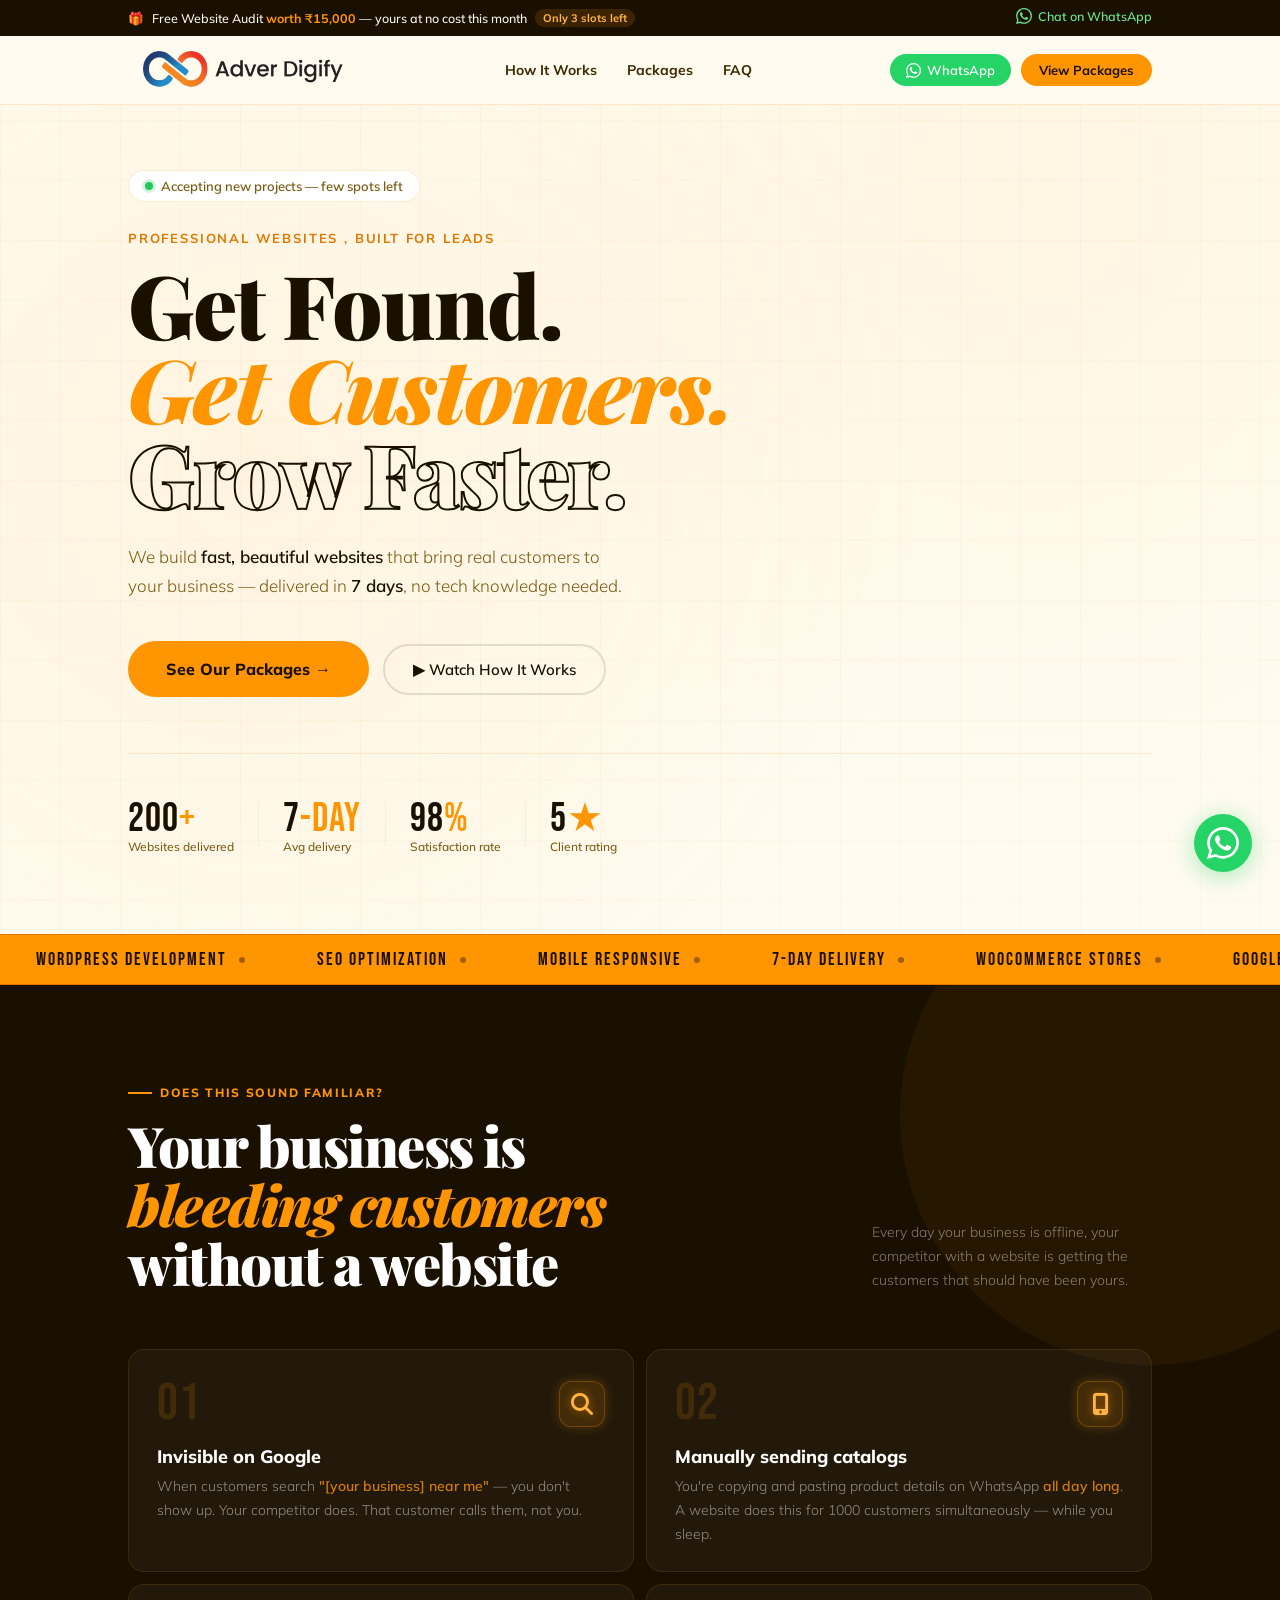
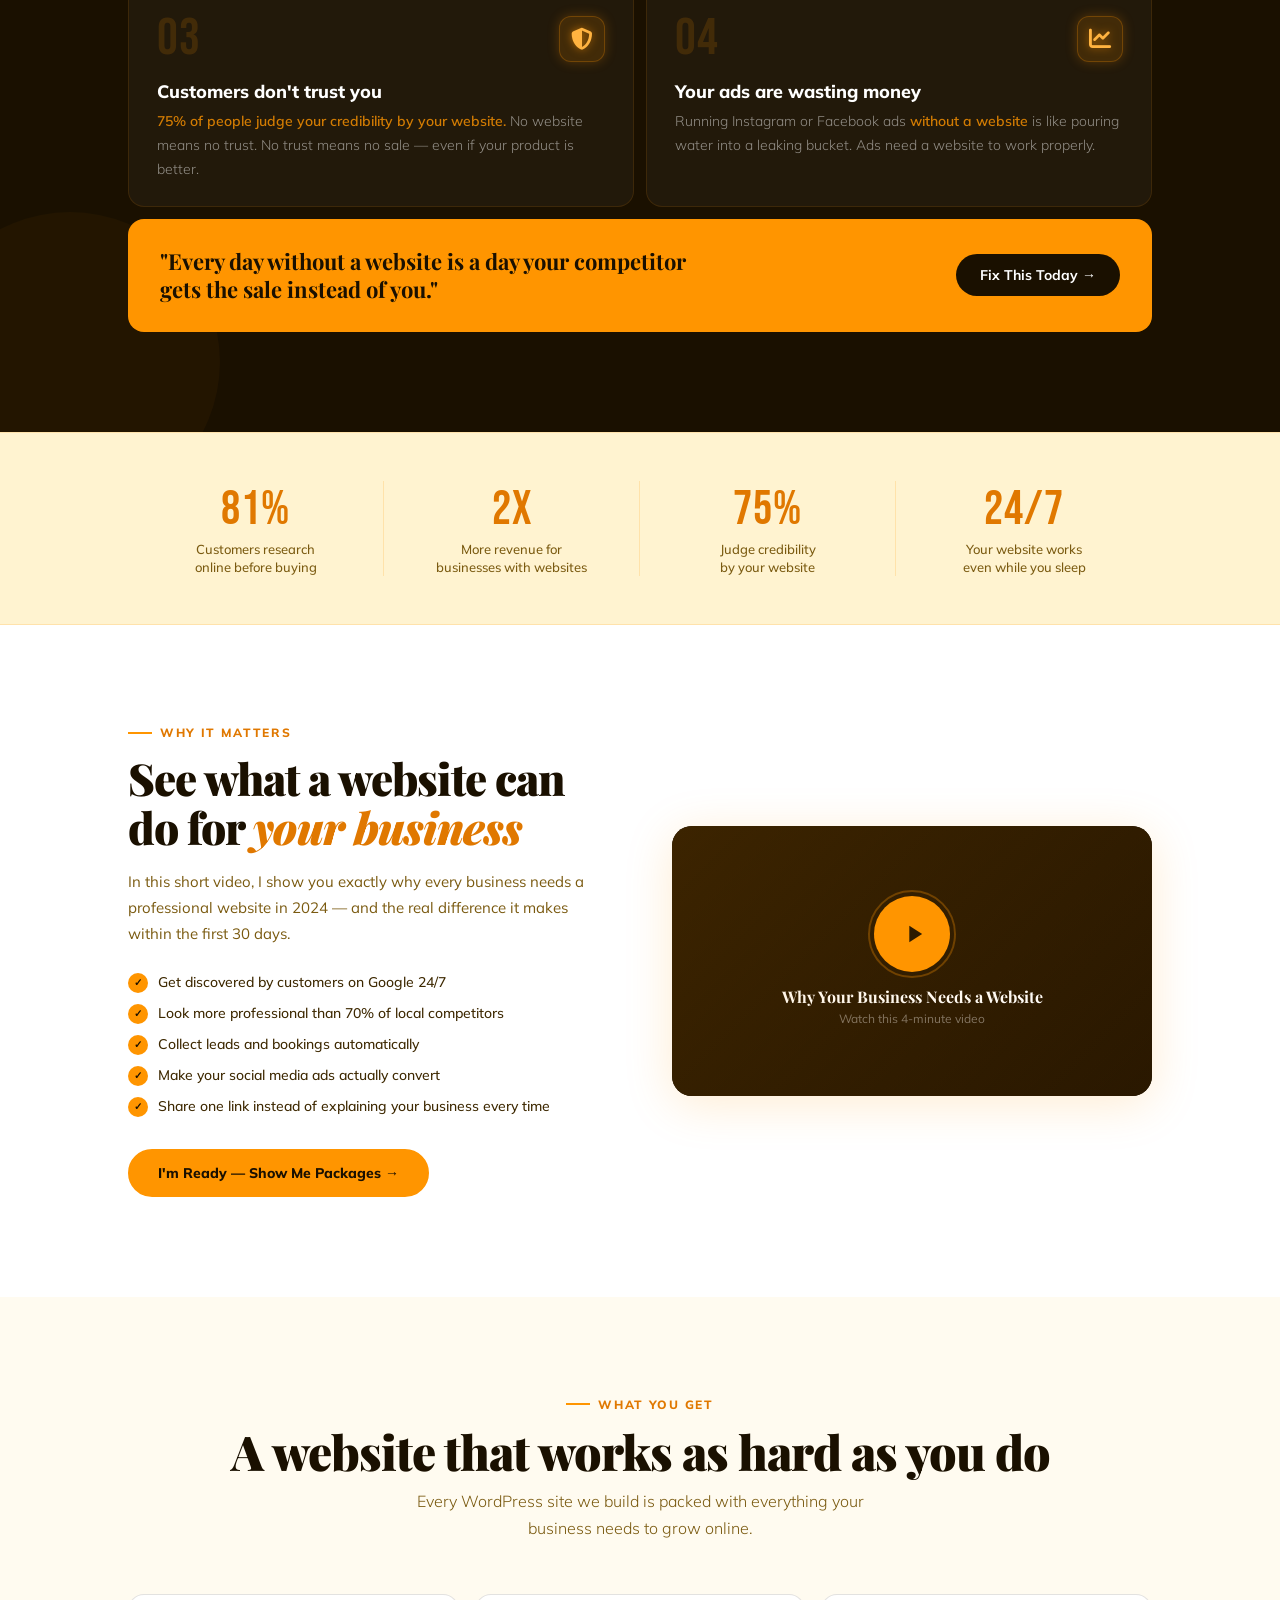
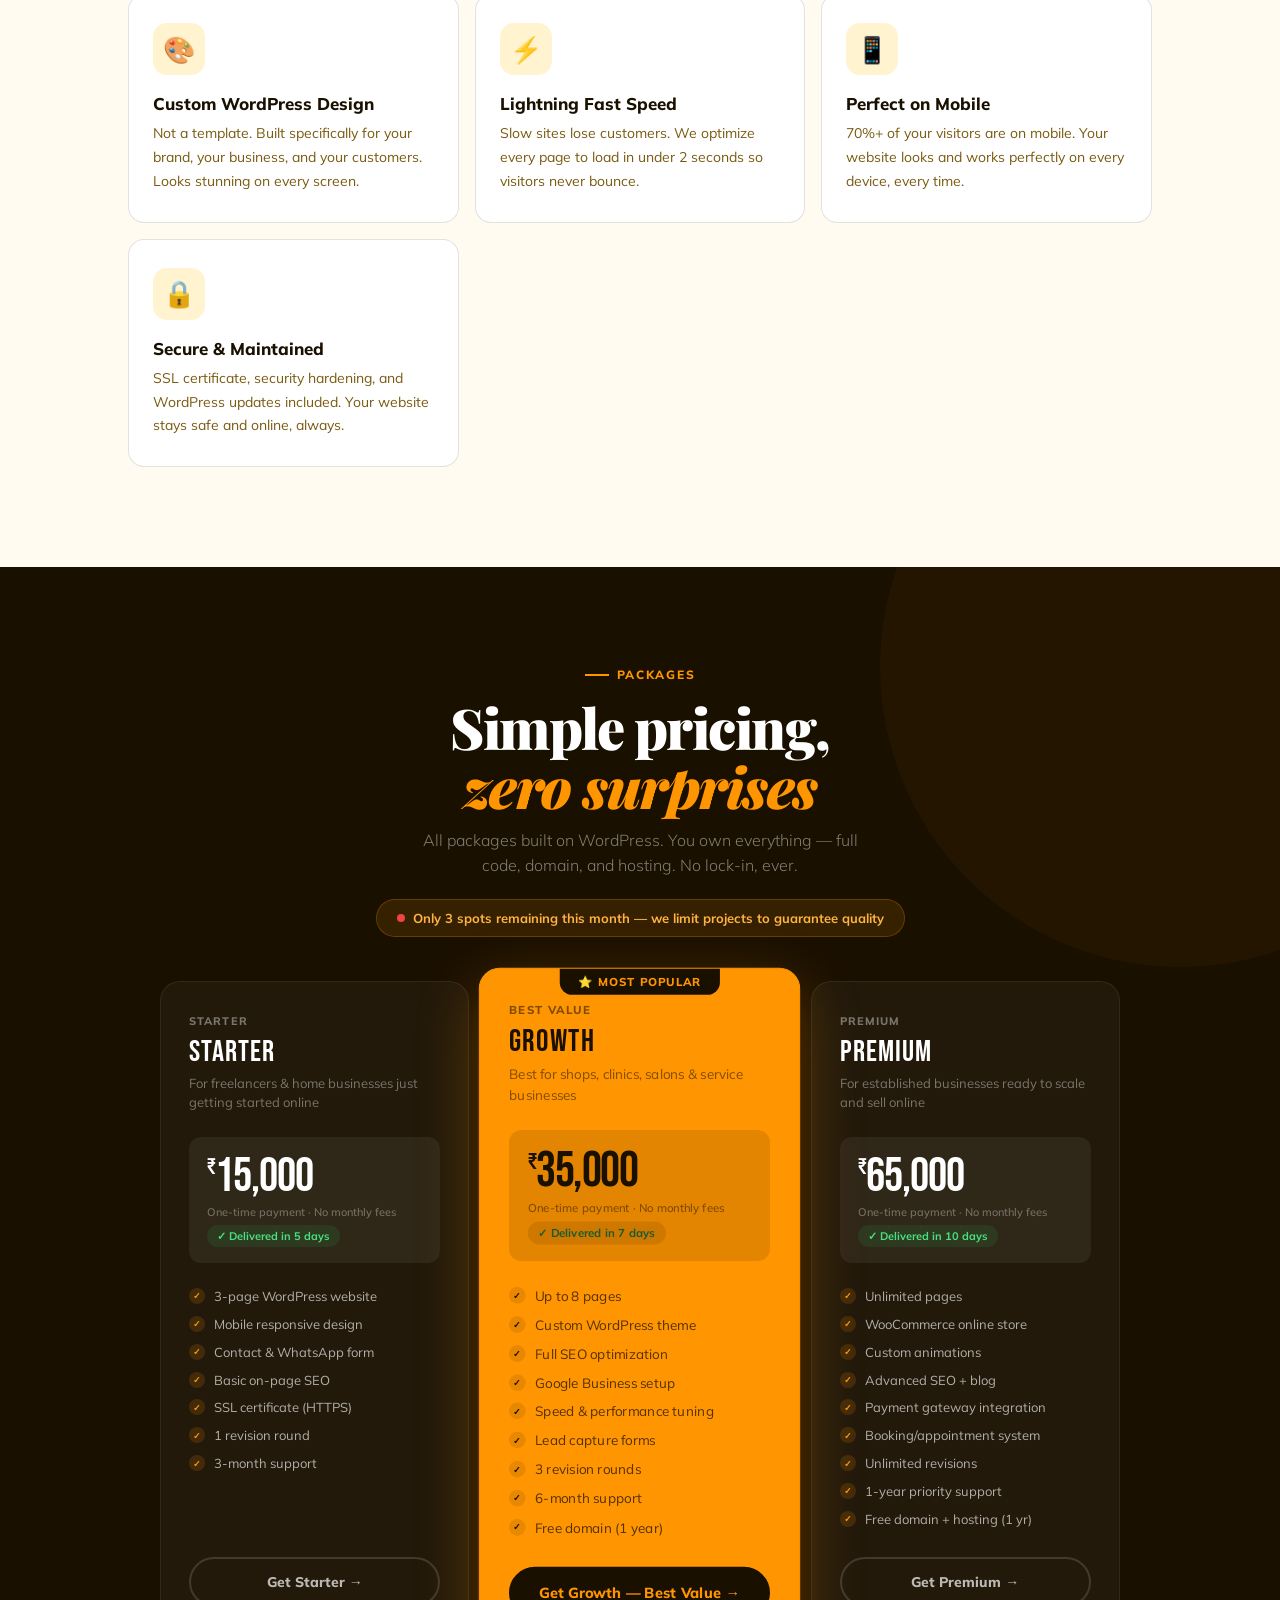
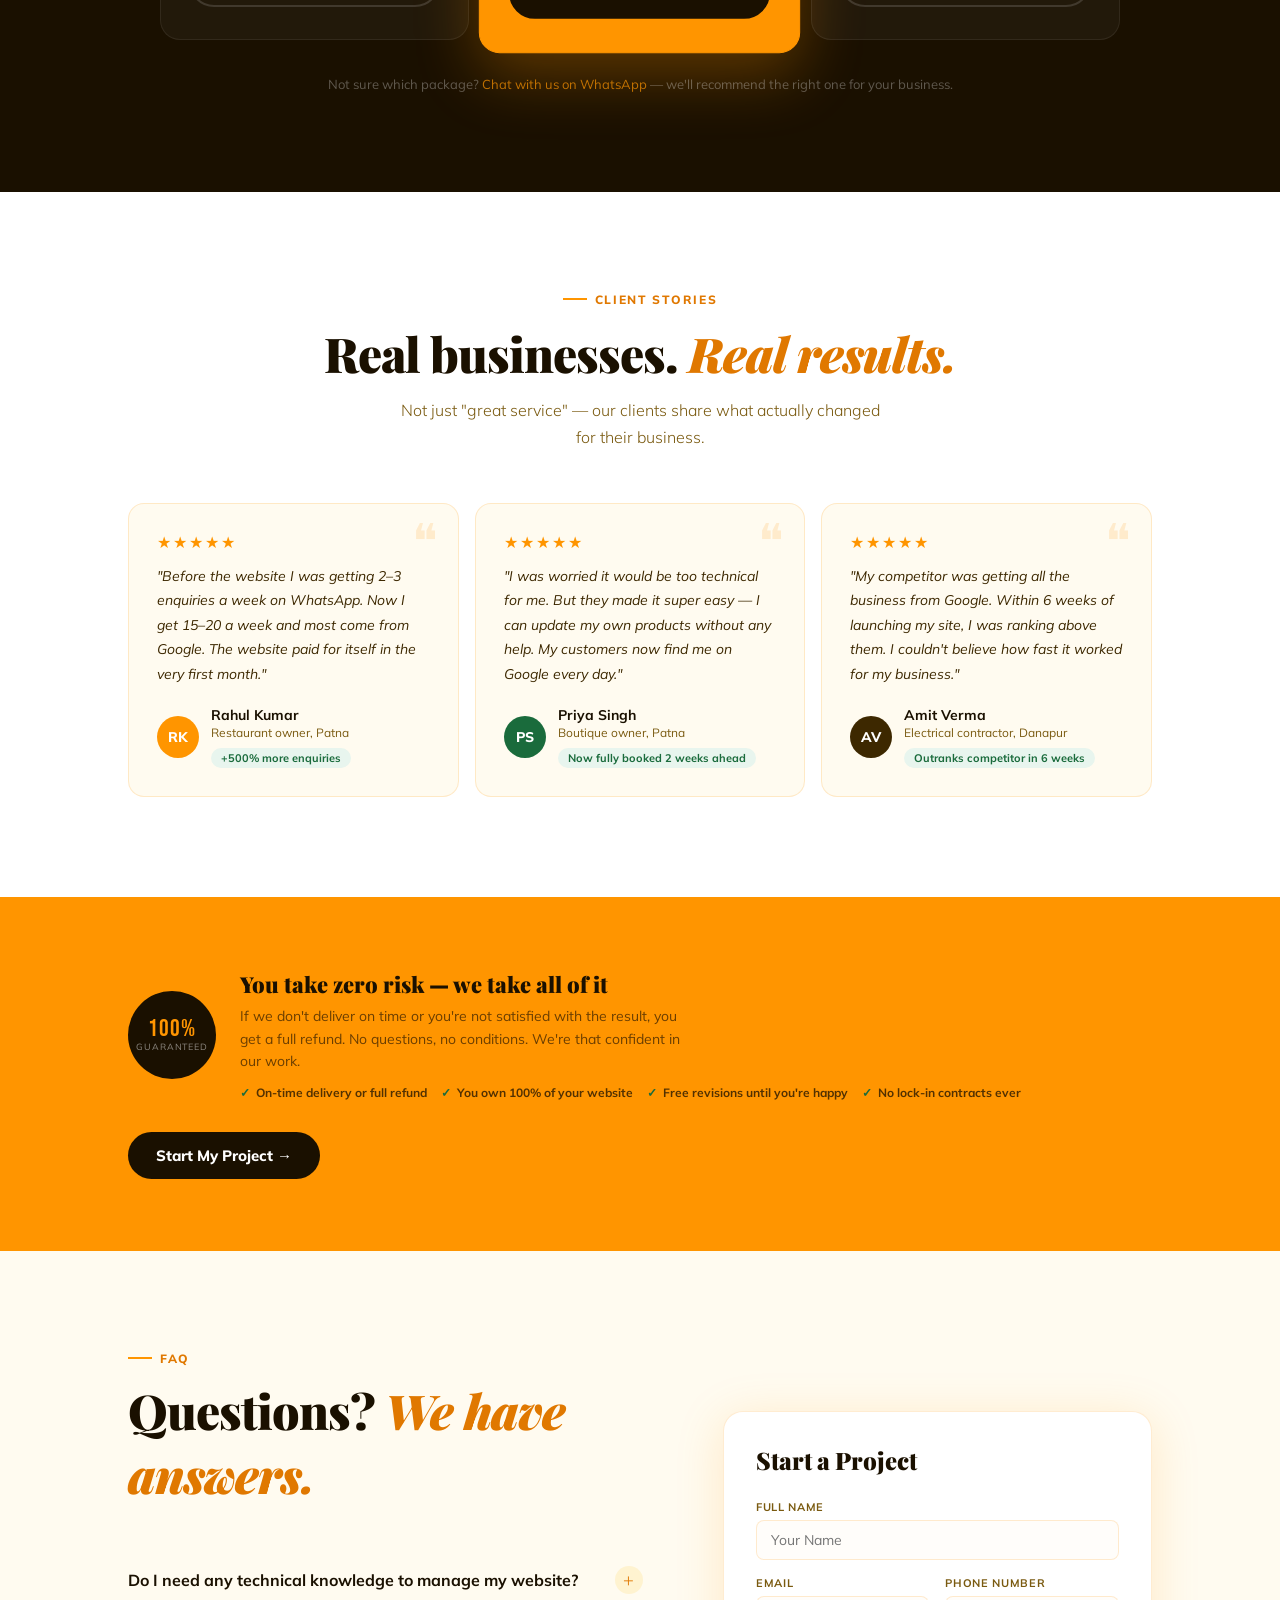
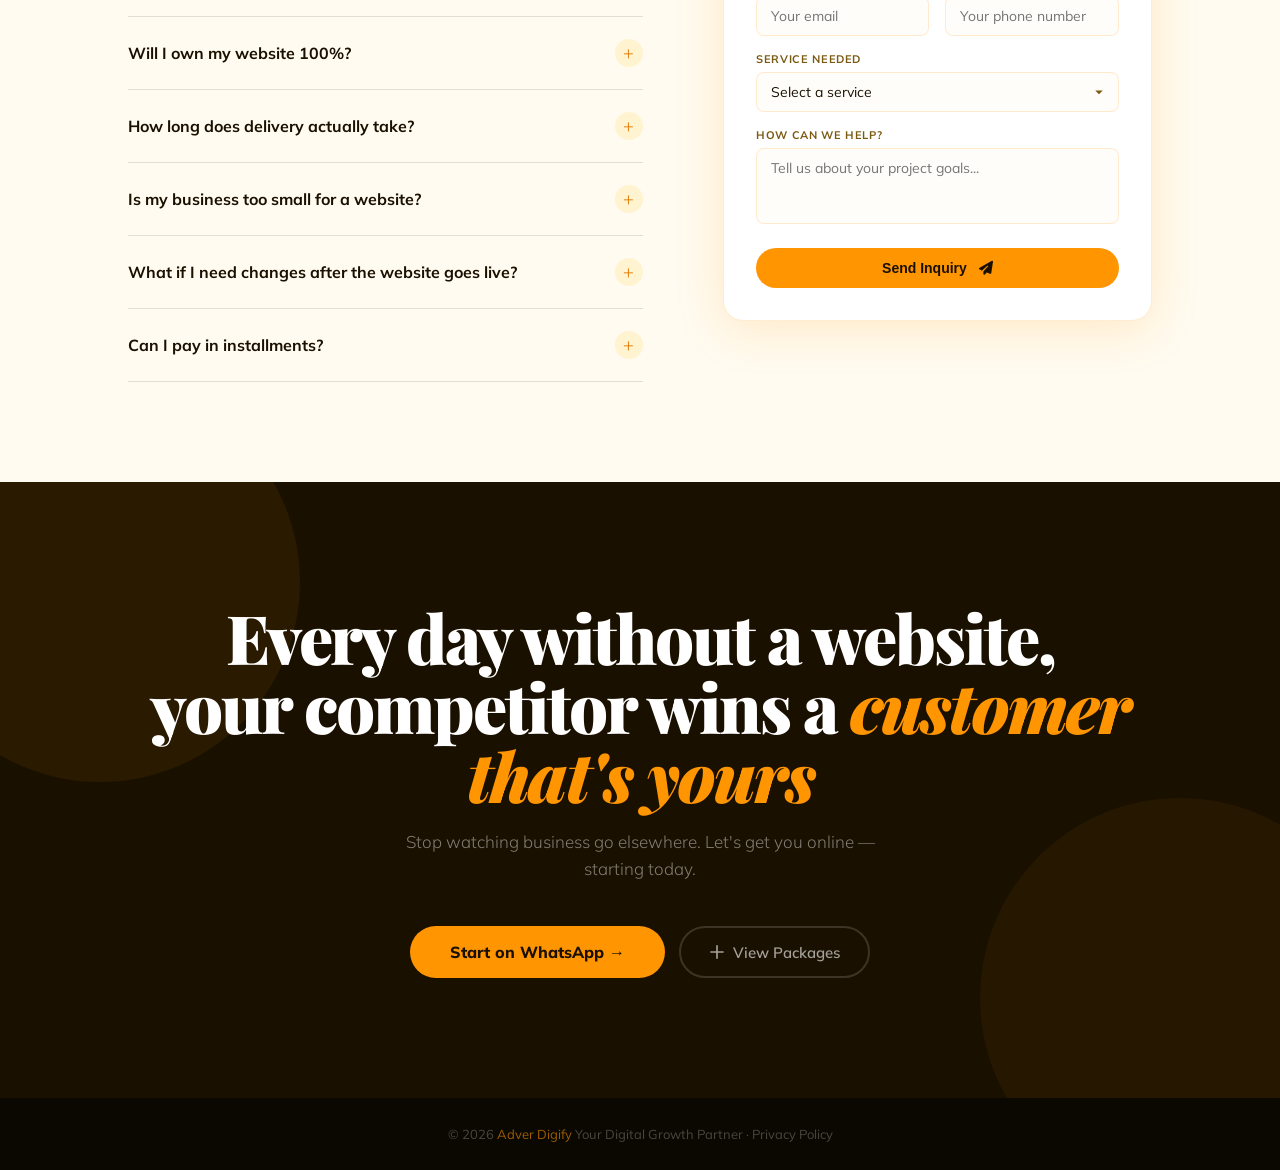
==== Web_Landing/index.html @ 9eb0b453 "Initial commit" ====
<!DOCTYPE html>
<html lang="en">
<head>
<meta charset="UTF-8">
<meta name="viewport" content="width=device-width, initial-scale=1.0">
<title>Adver Digify | Your Digital Growth Partner</title>
<link rel="icon" type="image/png" href="./assets/favicon.png">
<link rel="preconnect" href="https://fonts.googleapis.com">
<link href="https://fonts.googleapis.com/css2?family=Bebas+Neue&family=Playfair+Display:ital,wght@0,700;0,900;1,700&family=Mulish:wght@300;400;500;600;700&display=swap" rel="stylesheet">
<link rel="stylesheet" href="https://cdnjs.cloudflare.com/ajax/libs/font-awesome/6.5.1/css/all.min.css" referrerpolicy="no-referrer" />
<link rel="stylesheet" href="./assets/style.css">
</head>
<body>

<div class="sticky-top">
  <!-- TOP OFFER BAR -->
  <div class="topbar">
    <div class="topbar-container">
      <div class="offer">
        <span class="gift">🎁</span>
        <span>Free Website Audit <b>worth ₹15,000</b> — yours at no cost this month</span>
        <span class="slots">Only 3 slots left</span>
      </div>
      <div class="tb-right">
        <a href="https://wa.me/917870013721?text=Hi%2C%20I%20want%20a%20free%20website%20audit%20for%20my%20business" target="_blank" rel="noopener" class="tb-link tb-wa">
          <svg width="16" height="16" viewBox="0 0 24 24" fill="currentColor"><path d="M17.472 14.382c-.297-.149-1.758-.867-2.03-.967-.273-.099-.471-.148-.67.15-.197.297-.767.966-.94 1.164-.173.199-.347.223-.644.075-.297-.15-1.255-.463-2.39-1.475-.883-.788-1.48-1.761-1.653-2.059-.173-.297-.018-.458.13-.606.134-.133.298-.347.446-.52.149-.174.198-.298.298-.497.099-.198.05-.371-.025-.52-.075-.149-.669-1.612-.916-2.207-.242-.579-.487-.5-.669-.51-.173-.008-.371-.01-.57-.01-.198 0-.52.074-.792.372-.272.297-1.04 1.016-1.04 2.479 0 1.462 1.065 2.875 1.213 3.074.149.198 2.096 3.2 5.077 4.487.709.306 1.262.489 1.694.625.712.227 1.36.195 1.871.118.571-.085 1.758-.719 2.006-1.413.248-.694.248-1.289.173-1.413-.074-.124-.272-.198-.57-.347m-5.421 7.403h-.004a9.87 9.87 0 01-5.031-1.378l-.361-.214-3.741.982.998-3.648-.235-.374a9.86 9.86 0 01-1.51-5.26c.001-5.45 4.436-9.884 9.888-9.884 2.64 0 5.122 1.03 6.988 2.898a9.825 9.825 0 012.893 6.994c-.003 5.45-4.437 9.884-9.885 9.884m8.413-18.297A11.815 11.815 0 0012.05 0C5.495 0 .16 5.335.157 11.892c0 2.096.547 4.142 1.588 5.945L.057 24l6.305-1.654a11.882 11.882 0 005.683 1.448h.005c6.554 0 11.89-5.335 11.893-11.893a11.821 11.821 0 00-3.48-8.413z"/></svg>
          Chat on WhatsApp
        </a>
      </div>
    </div>
  </div>

  <!-- NAV -->
  <nav>
    <div class="nav-container">
      <a href="#" class="logo"><img src="./assets/adver-logo.webp" alt="Adver Digify logo"></a>
      <div class="nav-links">
        <a href="#video">How It Works</a>
        <a href="#pricing">Packages</a>
        <a href="#faq">FAQ</a>
      </div>
      <div class="nav-right">
        <a href="https://wa.me/7870013721" class="btn-wa-nav" target="_blank">
          <svg viewBox="0 0 24 24"><path d="M17.472 14.382c-.297-.149-1.758-.867-2.03-.967-.273-.099-.471-.148-.67.15-.197.297-.767.966-.94 1.164-.173.199-.347.223-.644.075-.297-.15-1.255-.463-2.39-1.475-.883-.788-1.48-1.761-1.653-2.059-.173-.297-.018-.458.13-.606.134-.133.298-.347.446-.52.149-.174.198-.298.298-.497.099-.198.05-.371-.025-.52-.075-.149-.669-1.612-.916-2.207-.242-.579-.487-.5-.669-.51-.173-.008-.371-.01-.57-.01-.198 0-.52.074-.792.372-.272.297-1.04 1.016-1.04 2.479 0 1.462 1.065 2.875 1.213 3.074.149.198 2.096 3.2 5.077 4.487.709.306 1.262.489 1.694.625.712.227 1.36.195 1.871.118.571-.085 1.758-.719 2.006-1.413.248-.694.248-1.289.173-1.413-.074-.124-.272-.198-.57-.347m-5.421 7.403h-.004a9.87 9.87 0 01-5.031-1.378l-.361-.214-3.741.982.998-3.648-.235-.374a9.86 9.86 0 01-1.51-5.26c.001-5.45 4.436-9.884 9.888-9.884 2.64 0 5.122 1.03 6.988 2.898a9.825 9.825 0 012.893 6.994c-.003 5.45-4.437 9.884-9.885 9.884m8.413-18.297A11.815 11.815 0 0012.05 0C5.495 0 .16 5.335.157 11.892c0 2.096.547 4.142 1.588 5.945L.057 24l6.305-1.654a11.882 11.882 0 005.683 1.448h.005c6.554 0 11.89-5.335 11.893-11.893a11.821 11.821 0 00-3.48-8.413z"/></svg>
          <span>WhatsApp</span>
        </a>
        <a href="#pricing" class="btn-nav-cta">View Packages</a>
      </div>
    </div>
  </nav>
</div>

<!-- HERO -->
<section class="hero">
  <div class="hero-bg-pattern"></div>
  <div class="hero-grid-lines"></div>
  <div class="hero-container">
    <div class="hero-badge"><div class="badge-dot"></div> Accepting new projects — few spots left</div>
    <div class="hero-eyebrow">Professional Websites , Built for leads</div>
    <h1>
      Get Found.<br>
      <span class="line2">Get Customers.</span>
      <span class="line3">Grow Faster.</span>
    </h1>
    <p class="hero-sub">We build <strong>fast, beautiful websites</strong> that bring real customers to your business — delivered in <strong>7 days</strong>, no tech knowledge needed.</p>
    <div class="hero-actions">
      <a href="#pricing" class="btn-hero-main">See Our Packages →</a>
      <a href="#video" class="btn-hero-outline">▶ Watch How It Works</a>
    </div>
    <div class="hero-trust">
      <div class="trust-stat">
        <div class="trust-num">200<span>+</span></div>
        <div class="trust-label">Websites delivered</div>
      </div>
      <div class="trust-divider"></div>
      <div class="trust-stat">
        <div class="trust-num">7<span>-day</span></div>
        <div class="trust-label">Avg delivery</div>
      </div>
      <div class="trust-divider"></div>
      <div class="trust-stat">
        <div class="trust-num">98<span>%</span></div>
        <div class="trust-label">Satisfaction rate</div>
      </div>
      <div class="trust-divider"></div>
      <div class="trust-stat">
        <div class="trust-num">5<span>★</span></div>
        <div class="trust-label">Client rating</div>
      </div>
    </div>
    <div class="hero-float-card card-1">
      <div class="fc-header">
        <div class="fc-avatar">AK</div>
        <div>
          <div class="fc-name">Aditya Kumar</div>
          <div class="fc-role">Restaurant owner, Patna</div>
        </div>
      </div>
      <div class="fc-msg">"Before the website I got 3 calls a week. Now I get 20+. It paid for itself in the first month!"</div>
      <div class="fc-tag">✓ Verified client result</div>
    </div>
    <div class="hero-float-card card-2">
      <div class="fc-header">
        <div class="fc-avatar" style="background:var(--green)">PS</div>
        <div>
          <div class="fc-name">Priya Singh</div>
          <div class="fc-role">Boutique owner, Delhi</div>
        </div>
      </div>
      <div class="fc-msg">"My customers now find me on Google every day. Worth every penny!"</div>
      <div class="fc-tag">✓ Verified client result</div>
    </div>
    <div class="hero-float-card card-3">
      <div class="fc-header">
        <div class="fc-avatar" style="background:var(--ink2)">AV</div>
        <div>
          <div class="fc-name">Amit Verma</div>
          <div class="fc-role">Contractor, Lucknow</div>
        </div>
      </div>
      <div class="fc-msg">"Outranked my competitor in just 6 weeks. Incredible service."</div>
      <div class="fc-tag">✓ Verified client result</div>
    </div>
  </div>
</section>


<!-- MARQUEE -->
<div class="marquee-section">
  <div class="marquee-track">
    <div class="marquee-item">WordPress Development <div class="marquee-dot"></div></div>
    <div class="marquee-item">SEO Optimization <div class="marquee-dot"></div></div>
    <div class="marquee-item">Mobile Responsive <div class="marquee-dot"></div></div>
    <div class="marquee-item">7-Day Delivery <div class="marquee-dot"></div></div>
    <div class="marquee-item">WooCommerce Stores <div class="marquee-dot"></div></div>
    <div class="marquee-item">Google Rankings <div class="marquee-dot"></div></div>
    <div class="marquee-item">Lead Generation <div class="marquee-dot"></div></div>
    <div class="marquee-item">WordPress Development <div class="marquee-dot"></div></div>
    <div class="marquee-item">SEO Optimization <div class="marquee-dot"></div></div>
    <div class="marquee-item">Mobile Responsive <div class="marquee-dot"></div></div>
    <div class="marquee-item">7-Day Delivery <div class="marquee-dot"></div></div>
    <div class="marquee-item">WooCommerce Stores <div class="marquee-dot"></div></div>
    <div class="marquee-item">Google Rankings <div class="marquee-dot"></div></div>
    <div class="marquee-item">Lead Generation <div class="marquee-dot"></div></div>
  </div>
</div>

<!-- PAIN SECTION -->
<section class="pain-section">
  <div class="pain-bg-deco"></div>
  <div class="pain-bg-deco2"></div>
  <div class="pain-header reveal">
    <div>
      <div class="section-eyebrow-light">Does this sound familiar?</div>
      <h2>Your business is <span>bleeding customers</span> without a website</h2>
    </div>
    <p class="pain-header-right">Every day your business is offline, your competitor with a website is getting the customers that should have been yours.</p>
  </div>

  <div class="pain-grid reveal">
    <div class="pain-card">
      <div class="pain-card-header">
        <div class="pain-num">01</div>
        <div class="pain-icon-wrap"><i class="fa-solid fa-search"></i></div>
      </div>
      <h3>Invisible on Google</h3>
      <p>When customers search <strong>"[your business] near me"</strong> — you don't show up. Your competitor does. That customer calls them, not you.</p>
    </div>
    <div class="pain-card">
      <div class="pain-card-header">
        <div class="pain-num">02</div>
        <div class="pain-icon-wrap"><i class="fa-solid fa-mobile-screen-button"></i></div>
      </div>
      <h3>Manually sending catalogs</h3>
      <p>You're copying and pasting product details on WhatsApp <strong>all day long</strong>. A website does this for 1000 customers simultaneously — while you sleep.</p>
    </div>
    <div class="pain-card">
      <div class="pain-card-header">
        <div class="pain-num">03</div>
        <div class="pain-icon-wrap"><i class="fa-solid fa-shield-halved"></i></div>
      </div>
      <h3>Customers don't trust you</h3>
      <p><strong>75% of people judge your credibility by your website.</strong> No website means no trust. No trust means no sale — even if your product is better.</p>
    </div>
    <div class="pain-card">
      <div class="pain-card-header">
        <div class="pain-num">04</div>
        <div class="pain-icon-wrap"><i class="fa-solid fa-chart-line"></i></div>
      </div>
      <h3>Your ads are wasting money</h3>
      <p>Running Instagram or Facebook ads <strong>without a website</strong> is like pouring water into a leaking bucket. Ads need a website to work properly.</p>
    </div>
    <div class="pain-quote">
      <div class="pain-quote-text">"Every day without a website is a day your competitor gets the sale instead of you."</div>
      <a href="#pricing" class="pain-quote-cta">Fix This Today →</a>
    </div>
  </div>
</section>

<!-- STATS BAR -->
<div class="stats-section reveal">
  <div class="stat-block">
    <div class="sb-num">81%</div>
    <div class="sb-label">Customers research<br>online before buying</div>
  </div>
  <div class="stat-block">
    <div class="sb-num">2x</div>
    <div class="sb-label">More revenue for<br>businesses with websites</div>
  </div>
  <div class="stat-block">
    <div class="sb-num">75%</div>
    <div class="sb-label">Judge credibility<br>by your website</div>
  </div>
  <div class="stat-block">
    <div class="sb-num">24/7</div>
    <div class="sb-label">Your website works<br>even while you sleep</div>
  </div>
</div>

<!-- VIDEO SECTION -->
<section class="video-section" id="video">
  <div class="video-inner reveal">
    <div>
      <div class="section-eyebrow-dark">Why it matters</div>
      <h2>See what a website can do for <em>your business</em></h2>
      <p>In this short video, I show you exactly why every business needs a professional website in 2024 — and the real difference it makes within the first 30 days.</p>
      <ul class="benefit-checks">
        <li><div class="check-dot">✓</div> Get discovered by customers on Google 24/7</li>
        <li><div class="check-dot">✓</div> Look more professional than 70% of local competitors</li>
        <li><div class="check-dot">✓</div> Collect leads and bookings automatically</li>
        <li><div class="check-dot">✓</div> Make your social media ads actually convert</li>
        <li><div class="check-dot">✓</div> Share one link instead of explaining your business every time</li>
      </ul>
      <a href="#pricing" class="btn-hero-main" style="font-size:14px;padding:13px 28px">I'm Ready — Show Me Packages →</a>
    </div>
    <div class="video-frame" id="videoFrame">
      <div class="vf-inner" id="vfInner">
        <div class="play-ring" onclick="loadVideo()">
          <svg viewBox="0 0 24 24"><path d="M8 5v14l11-7z"/></svg>
        </div>
        <div class="vf-title">Why Your Business Needs a Website</div>
        <div class="vf-sub">Watch this 4-minute video</div>
      </div>
    </div>
  </div>
</section>

<!-- BENEFITS -->
<section class="benefits-section">
  <div class="section-header reveal" style="text-align:center;margin-bottom:0">
    <div class="section-eyebrow-dark" style="justify-content:center">What you get</div>
    <h2 style="font-family:'Playfair Display',serif;font-size:clamp(26px,4vw,48px);font-weight:900;letter-spacing:-1px;line-height:1.05;margin-bottom:12px">A website that works as hard as you do</h2>
    <p style="font-size:16px;color:var(--muted);max-width:500px;margin:0 auto;line-height:1.7;font-weight:300">Every WordPress site we build is packed with everything your business needs to grow online.</p>
  </div>
  <div class="benefits-grid reveal">
    <div class="benefit-card">
      <div class="bc-icon">🎨</div>
      <h3>Custom WordPress Design</h3>
      <p>Not a template. Built specifically for your brand, your business, and your customers. Looks stunning on every screen.</p>
    </div>
    <div class="benefit-card">
      <div class="bc-icon">⚡</div>
      <h3>Lightning Fast Speed</h3>
      <p>Slow sites lose customers. We optimize every page to load in under 2 seconds so visitors never bounce.</p>
    </div>
    <div class="benefit-card">
      <div class="bc-icon">📱</div>
      <h3>Perfect on Mobile</h3>
      <p>70%+ of your visitors are on mobile. Your website looks and works perfectly on every device, every time.</p>
    </div>
    <div class="benefit-card">
      <div class="bc-icon">🔒</div>
      <h3>Secure & Maintained</h3>
      <p>SSL certificate, security hardening, and WordPress updates included. Your website stays safe and online, always.</p>
    </div>
  </div>
</section>

<!-- PRICING -->
<section class="pricing-section" id="pricing">
  <div class="pricing-deco"></div>
  <div class="pricing-header reveal">
    <div class="section-eyebrow-light" style="justify-content:center">Packages</div>
    <h2>Simple pricing,<br><span>zero surprises</span></h2>
    <p>All packages built on WordPress. You own everything — full code, domain, and hosting. No lock-in, ever.</p>
  </div>
  <div class="urgency-pill reveal">
    <div class="urgency-dot"></div>
    Only 3 spots remaining this month — we limit projects to guarantee quality
  </div>
  <div class="pricing-grid reveal">
    <!-- STARTER -->
    <div class="price-card">
      <div class="plan-tag">Starter</div>
      <div class="plan-name">Starter</div>
      <div class="plan-desc">For freelancers & home businesses just getting started online</div>
      <div class="plan-price-wrap">
        <div class="plan-price"><sup>₹</sup>15,000</div>
        <div class="plan-note">One-time payment · No monthly fees</div>
        <div class="plan-delivery">✓ Delivered in 5 days</div>
      </div>
      <ul class="plan-features">
        <li class="plan-feature"><div class="pf-check">✓</div> 3-page WordPress website</li>
        <li class="plan-feature"><div class="pf-check">✓</div> Mobile responsive design</li>
        <li class="plan-feature"><div class="pf-check">✓</div> Contact & WhatsApp form</li>
        <li class="plan-feature"><div class="pf-check">✓</div> Basic on-page SEO</li>
        <li class="plan-feature"><div class="pf-check">✓</div> SSL certificate (HTTPS)</li>
        <li class="plan-feature"><div class="pf-check">✓</div> 1 revision round</li>
        <li class="plan-feature"><div class="pf-check">✓</div> 3-month support</li>
      </ul>
      <a href="https://wa.me/7870013721?text=I'm interested in the Starter package" class="plan-btn plan-btn-ghost" target="_blank">Get Starter →</a>
    </div>
    <!-- GROWTH (FEATURED) -->
    <div class="price-card featured">
      <div class="feat-badge">⭐ Most Popular</div>
      <div class="plan-tag">Best value</div>
      <div class="plan-name">Growth</div>
      <div class="plan-desc">Best for shops, clinics, salons & service businesses</div>
      <div class="plan-price-wrap">
        <div class="plan-price"><sup>₹</sup>35,000</div>
        <div class="plan-note">One-time payment · No monthly fees</div>
        <div class="plan-delivery">✓ Delivered in 7 days</div>
      </div>
      <ul class="plan-features">
        <li class="plan-feature"><div class="pf-check">✓</div> Up to 8 pages</li>
        <li class="plan-feature"><div class="pf-check">✓</div> Custom WordPress theme</li>
        <li class="plan-feature"><div class="pf-check">✓</div> Full SEO optimization</li>
        <li class="plan-feature"><div class="pf-check">✓</div> Google Business setup</li>
        <li class="plan-feature"><div class="pf-check">✓</div> Speed & performance tuning</li>
        <li class="plan-feature"><div class="pf-check">✓</div> Lead capture forms</li>
        <li class="plan-feature"><div class="pf-check">✓</div> 3 revision rounds</li>
        <li class="plan-feature"><div class="pf-check">✓</div> 6-month support</li>
        <li class="plan-feature"><div class="pf-check">✓</div> Free domain (1 year)</li>
      </ul>
      <a href="https://wa.me/7870013721?text=I'm interested in the Growth package" class="plan-btn plan-btn-solid" target="_blank">Get Growth — Best Value →</a>
    </div>
    <!-- PREMIUM -->
    <div class="price-card">
      <div class="plan-tag">Premium</div>
      <div class="plan-name">Premium</div>
      <div class="plan-desc">For established businesses ready to scale and sell online</div>
      <div class="plan-price-wrap">
        <div class="plan-price"><sup>₹</sup>65,000</div>
        <div class="plan-note">One-time payment · No monthly fees</div>
        <div class="plan-delivery">✓ Delivered in 10 days</div>
      </div>
      <ul class="plan-features">
        <li class="plan-feature"><div class="pf-check">✓</div> Unlimited pages</li>
        <li class="plan-feature"><div class="pf-check">✓</div> WooCommerce online store</li>
        <li class="plan-feature"><div class="pf-check">✓</div> Custom animations</li>
        <li class="plan-feature"><div class="pf-check">✓</div> Advanced SEO + blog</li>
        <li class="plan-feature"><div class="pf-check">✓</div> Payment gateway integration</li>
        <li class="plan-feature"><div class="pf-check">✓</div> Booking/appointment system</li>
        <li class="plan-feature"><div class="pf-check">✓</div> Unlimited revisions</li>
        <li class="plan-feature"><div class="pf-check">✓</div> 1-year priority support</li>
        <li class="plan-feature"><div class="pf-check">✓</div> Free domain + hosting (1 yr)</li>
      </ul>
      <a href="https://wa.me/7870013721?text=I'm interested in the Premium package" class="plan-btn plan-btn-ghost" target="_blank">Get Premium →</a>
    </div>
  </div>
  <p class="pricing-note reveal">Not sure which package? <a href="https://wa.me/7870013721?text=I need help choosing a website package" target="_blank">Chat with us on WhatsApp</a> — we'll recommend the right one for your business.</p>
</section>

<!-- TESTIMONIALS -->
<section class="testimonials-section">
  <div class="section-header reveal" style="text-align:center">
    <div class="section-eyebrow-dark" style="justify-content:center">Client stories</div>
    <h2 style="font-family:'Playfair Display',serif;font-size:clamp(26px,4vw,48px);font-weight:900;letter-spacing:-1px;margin-bottom:12px">Real businesses. <em style="color:var(--saffron-deep);font-style:italic">Real results.</em></h2>
    <p style="font-size:16px;color:var(--muted);max-width:480px;margin:0 auto;line-height:1.7;font-weight:300">Not just "great service" — our clients share what actually changed for their business.</p>
  </div>
  <div class="t-grid reveal">
    <div class="t-card">
      <div class="t-stars">★★★★★</div>
      <p class="t-text">"Before the website I was getting 2–3 enquiries a week on WhatsApp. Now I get 15–20 a week and most come from Google. The website paid for itself in the very first month."</p>
      <div class="t-author">
        <div class="t-avatar" style="background:var(--saffron)">RK</div>
        <div>
          <div class="t-name">Rahul Kumar</div>
          <div class="t-role">Restaurant owner, Patna</div>
          <div class="t-result">+500% more enquiries</div>
        </div>
      </div>
    </div>
    <div class="t-card">
      <div class="t-stars">★★★★★</div>
      <p class="t-text">"I was worried it would be too technical for me. But they made it super easy — I can update my own products without any help. My customers now find me on Google every day."</p>
      <div class="t-author">
        <div class="t-avatar" style="background:var(--green)">PS</div>
        <div>
          <div class="t-name">Priya Singh</div>
          <div class="t-role">Boutique owner, Patna</div>
          <div class="t-result">Now fully booked 2 weeks ahead</div>
        </div>
      </div>
    </div>
    <div class="t-card">
      <div class="t-stars">★★★★★</div>
      <p class="t-text">"My competitor was getting all the business from Google. Within 6 weeks of launching my site, I was ranking above them. I couldn't believe how fast it worked for my business."</p>
      <div class="t-author">
        <div class="t-avatar" style="background:var(--ink2)">AV</div>
        <div>
          <div class="t-name">Amit Verma</div>
          <div class="t-role">Electrical contractor, Danapur</div>
          <div class="t-result">Outranks competitor in 6 weeks</div>
        </div>
      </div>
    </div>
  </div>
</section>

<!-- GUARANTEE -->
<div class="guarantee-section reveal">
  <div class="guar-left">
    <div class="guar-seal">
      <span class="gs-n">100%</span>
      <span class="gs-l">Guaranteed</span>
    </div>
    <div class="guar-text">
      <h3>You take zero risk — we take all of it</h3>
      <p>If we don't deliver on time or you're not satisfied with the result, you get a full refund. No questions, no conditions. We're that confident in our work.</p>
      <div class="guar-items">
        <div class="gi">On-time delivery or full refund</div>
        <div class="gi">You own 100% of your website</div>
        <div class="gi">Free revisions until you're happy</div>
        <div class="gi">No lock-in contracts ever</div>
      </div>
    </div>
  </div>
  <a href="#" class="guar-cta" onclick="openModal(event)">Start My Project →</a>
</div>

<!-- FAQ -->
<section class="faq-section" id="faq">
  <div class="faq-grid">
    <!-- Left Column: Eyebrow, Heading, Accordion -->
    <div class="faq-left-col reveal">
      <div class="section-eyebrow-dark">FAQ</div>
      <h2 style="font-family:'Playfair Display',serif;font-size:clamp(26px,4vw,48px);font-weight:900;letter-spacing:-1px;margin-bottom:28px">Questions? <em style="color:var(--saffron-deep);font-style:italic">We have answers.</em></h2>
      
      <div class="faq-wrap">
        <div class="faq-item" onclick="toggleFaq(this)">
          <div class="faq-q">Do I need any technical knowledge to manage my website? <div class="faq-icon">+</div></div>
          <div class="faq-a">Not at all. WordPress is built for non-technical people. We'll give you a simple video showing how to update your content — and if you ever get stuck, we're one WhatsApp message away.</div>
        </div>
        <div class="faq-item" onclick="toggleFaq(this)">
          <div class="faq-q">Will I own my website 100%? <div class="faq-icon">+</div></div>
          <div class="faq-a">Yes — completely. You own the code, domain, and hosting. We build it and hand it over. There's no monthly fee to us and no lock-in. Your website is yours forever.</div>
        </div>
        <div class="faq-item" onclick="toggleFaq(this)">
          <div class="faq-q">How long does delivery actually take? <div class="faq-icon">+</div></div>
          <div class="faq-a">Starter is 5 days, Growth is 7 days, Premium is 10 days — counted from when you send us your content (logo, photos, text). The faster you share content, the faster we deliver.</div>
        </div>
        <div class="faq-item" onclick="toggleFaq(this)">
          <div class="faq-q">Is my business too small for a website? <div class="faq-icon">+</div></div>
          <div class="faq-a">There's no such thing as "too small." Even a one-person home business benefits enormously. In fact, small businesses gain the most because a website levels the playing field against bigger competitors.</div>
        </div>
        <div class="faq-item" onclick="toggleFaq(this)">
          <div class="faq-q">What if I need changes after the website goes live? <div class="faq-icon">+</div></div>
          <div class="faq-a">Every package includes a support period with free changes. After that, we offer affordable maintenance plans — or we'll teach you to make simple changes yourself. WordPress makes it easy.</div>
        </div>
        <div class="faq-item" onclick="toggleFaq(this)">
          <div class="faq-q">Can I pay in installments? <div class="faq-icon">+</div></div>
          <div class="faq-a">Yes. We offer 50% upfront and 50% on final delivery for all packages. We accept UPI, bank transfer, Razorpay, and cash for local clients in Patna and nearby areas.</div>
        </div>
      </div>
    </div>
    
    <!-- Right Column: Inquiry Form -->
    <div class="faq-form-card reveal">
      <h3>Start a Project</h3>
      <form action="#" method="POST" class="faq-inquiry-form">
        <div class="form-group">
          <label for="faq-name">Full Name</label>
          <input type="text" id="faq-name" name="name" placeholder="Your Name" required minlength="3" maxlength="50" pattern="^[a-zA-Z\s]{3,50}$" title="Name must be between 3 and 50 characters, containing only letters and spaces.">
        </div>
        <div class="form-row">
          <div class="form-group">
            <label for="faq-email">Email</label>
            <input type="email" id="faq-email" name="email" placeholder="Your email" required pattern="^[a-zA-Z0-9._%+-]+@[a-zA-Z0-9.-]+\.[a-zA-Z]{2,}$" title="Please enter a valid email address with a domain (e.g. name@domain.com).">
          </div>
          <div class="form-group">
            <label for="faq-phone">Phone Number</label>
            <input type="tel" id="faq-phone" name="phone" placeholder="Your phone number" required pattern="^\+?[0-9\s\-()]{10,15}$" title="Please enter a valid phone number (10 to 15 digits).">
          </div>
        </div>
        <div class="form-group">
          <label for="faq-service">Service Needed</label>
          <select id="faq-service" name="service" required>
            <option value="" disabled selected>Select a service</option>
            <option value="starter">Starter Package (₹15,000)</option>
            <option value="growth">Growth Package (₹35,000)</option>
            <option value="premium">Premium Package (₹65,000)</option>
            <option value="custom">Custom Development</option>
          </select>
        </div>
        <div class="form-group">
          <label for="faq-message">How can we help?</label>
          <textarea id="faq-message" name="message" rows="3" placeholder="Tell us about your project goals..."></textarea>
        </div>
        <button type="submit" class="btn-faq-submit">
          Send Inquiry <i class="fa-solid fa-paper-plane" style="margin-left: 4px;"></i>
        </button>
      </form>
    </div>
  </div>
</section>

<!-- FINAL CTA -->
<section class="final-cta">
  <div class="final-deco1"></div>
  <div class="final-deco2"></div>
  <h2 reveal>Every day without a website,<br>your competitor wins a <span>customer that's yours</span></h2>
  <p>Stop watching business go elsewhere. Let's get you online — starting today.</p>
  <div class="final-btns">
    <a href="https://wa.me/7870013721?text=Hi, I want to get started with a website for my business" class="btn-final-main" target="_blank">Start on WhatsApp →</a>
    <a href="#pricing" class="btn-final-ghost">
      <svg width="16" height="16" viewBox="0 0 24 24" fill="none" stroke="currentColor" stroke-width="2.5"><path d="M12 2v20M2 12h20"/></svg>
      View Packages
    </a>
  </div>
</section>

<footer>
  <p>© 2026 <span>Adver Digify</span> Your Digital Growth Partner · <a href="#">Privacy Policy</a></p>
</footer>

<!-- WhatsApp FAB -->
<a href="https://wa.me/7870013721?text=Hi, I want a website for my business" class="wa-fab" target="_blank">
  <svg viewBox="0 0 24 24"><path d="M17.472 14.382c-.297-.149-1.758-.867-2.03-.967-.273-.099-.471-.148-.67.15-.197.297-.767.966-.94 1.164-.173.199-.347.223-.644.075-.297-.15-1.255-.463-2.39-1.475-.883-.788-1.48-1.761-1.653-2.059-.173-.297-.018-.458.13-.606.134-.133.298-.347.446-.52.149-.174.198-.298.298-.497.099-.198.05-.371-.025-.52-.075-.149-.669-1.612-.916-2.207-.242-.579-.487-.5-.669-.51-.173-.008-.371-.01-.57-.01-.198 0-.52.074-.792.372-.272.297-1.04 1.016-1.04 2.479 0 1.462 1.065 2.875 1.213 3.074.149.198 2.096 3.2 5.077 4.487.709.306 1.262.489 1.694.625.712.227 1.36.195 1.871.118.571-.085 1.758-.719 2.006-1.413.248-.694.248-1.289.173-1.413-.074-.124-.272-.198-.57-.347m-5.421 7.403h-.004a9.87 9.87 0 01-5.031-1.378l-.361-.214-3.741.982.998-3.648-.235-.374a9.86 9.86 0 01-1.51-5.26c.001-5.45 4.436-9.884 9.888-9.884 2.64 0 5.122 1.03 6.988 2.898a9.825 9.825 0 012.893 6.994c-.003 5.45-4.437 9.884-9.885 9.884m8.413-18.297A11.815 11.815 0 0012.05 0C5.495 0 .16 5.335.157 11.892c0 2.096.547 4.142 1.588 5.945L.057 24l6.305-1.654a11.882 11.882 0 005.683 1.448h.005c6.554 0 11.89-5.335 11.893-11.893a11.821 11.821 0 00-3.48-8.413z"/></svg>
</a>

<!-- Modal Popup Form -->
<div id="projectModal" class="modal-overlay">
  <div class="modal-card">
    <button class="modal-close" onclick="closeModal()">&times;</button>
    <h3>Start a Project</h3>
    <form action="#" method="POST" class="faq-inquiry-form">
      <div class="form-group">
        <label for="modal-name">Full Name</label>
        <input type="text" id="modal-name" name="name" placeholder="Your Name" required minlength="3" maxlength="50" pattern="^[a-zA-Z\s]{3,50}$" title="Name must be between 3 and 50 characters, containing only letters and spaces.">
      </div>
      <div class="form-row">
        <div class="form-group">
          <label for="modal-email">Email</label>
          <input type="email" id="modal-email" name="email" placeholder="Your email" required pattern="^[a-zA-Z0-9._%+-]+@[a-zA-Z0-9.-]+\.[a-zA-Z]{2,}$" title="Please enter a valid email address with a domain (e.g. name@domain.com).">
        </div>
        <div class="form-group">
          <label for="modal-phone">Phone Number</label>
          <input type="tel" id="modal-phone" name="phone" placeholder="Your phone number" required pattern="^\+?[0-9\s\-()]{10,15}$" title="Please enter a valid phone number (10 to 15 digits).">
        </div>
      </div>
      <div class="form-group">
        <label for="modal-service">Service Needed</label>
        <select id="modal-service" name="service" required>
          <option value="" disabled selected>Select a service</option>
          <option value="starter">Starter Package (₹15,000)</option>
          <option value="growth">Growth Package (₹35,000)</option>
          <option value="premium">Premium Package (₹65,000)</option>
          <option value="custom">Custom Development</option>
        </select>
      </div>
      <div class="form-group">
        <label for="modal-message">How can we help?</label>
        <textarea id="modal-message" name="message" rows="3" placeholder="Tell us about your project goals..."></textarea>
      </div>
      <button type="submit" class="btn-faq-submit">
        Send Inquiry <i class="fa-solid fa-paper-plane" style="margin-left: 4px;"></i>
      </button>
    </form>
  </div>
</div>

<!-- SUCCESS POPUP MODAL -->
<div id="success-modal" class="modal-overlay" style="display:none;align-items:center;justify-content:center;">
  <div class="modal-card" style="max-width:400px;width:100%;text-align:center;position:relative;">
    <button class="modal-close" id="success-close" style="color:var(--muted);">&times;</button>
    
    <!-- Green Tick Icon -->
    <div style="width:64px;height:64px;border-radius:50%;background:rgba(34,197,94,0.12);display:flex;align-items:center;justify-content:center;margin:0 auto 20px;">
      <svg style="width:32px;height:32px;color:#22c55e;" fill="none" stroke="currentColor" stroke-width="2.5" viewBox="0 0 24 24">
        <path stroke-linecap="round" stroke-linejoin="round" d="M5 13l4 4L19 7"></path>
      </svg>
    </div>

    <!-- Headline -->
    <h3 style="margin-bottom:12px;font-weight:900;color:var(--ink);font-family:'Playfair Display',serif;font-size:26px;">Inquiry Received!</h3>
    
    <!-- Body -->
    <p style="color:var(--muted);font-family:'Mulish',sans-serif;font-size:14.5px;line-height:1.6;max-width:320px;margin:0 auto 24px;">
      Your business goals are in safe hands. We'll review your details and reach out within 24 hours.
    </p>

    <!-- CTA Button -->
    <button id="success-done" class="btn-faq-submit" style="width:auto;padding:12px 30px;display:inline-block;cursor:pointer;border-radius:100px;">Awesome</button>
  </div>
</div>

<script src="./assets/script.js"></script>
</body>
</html>
---- Web_Landing/assets/style.css ----
:root {
  --saffron: #FF9500;
  --saffron-deep: #E07800;
  --saffron-light: #FFB340;
  --saffron-pale: #FFF3D0;
  --saffron-bg: #FFFBF0;
  --green: #1A6B3C;
  --green-light: #E8F5EE;
  --ink: #1A1000;
  --ink2: #3d2800;
  --muted: #7a5a10;
  --white: #ffffff;
  --cream: #FFFBF0;
  --card: #fff;
  --border: rgba(255,149,0,0.18);
  --border-dark: rgba(26,16,0,0.12);
  --shadow: 0 2px 24px rgba(255,149,0,0.12);
  --shadow-lg: 0 8px 48px rgba(255,149,0,0.18);
}
*,*::before,*::after{box-sizing:border-box;margin:0;padding:0}
html{scroll-behavior:smooth}
body{
  font-family:'Mulish',sans-serif;
  background:var(--saffron-bg);
  color:var(--ink);
  overflow-x:hidden;
}

/* SCROLLBAR */
::-webkit-scrollbar{width:4px}
::-webkit-scrollbar-track{background:var(--saffron-pale)}
::-webkit-scrollbar-thumb{background:var(--saffron);border-radius:4px}

.sticky-top {
  position: fixed;
  top: 0;
  left: 0;
  right: 0;
  z-index: 200;
}
/* NAV */
nav{
  position:relative;
  padding:15px 0;
  background:rgba(255,251,240,0.94);
  backdrop-filter:blur(16px);
  border-bottom:1px solid var(--border);
}
/* TOP BAR */
.topbar {
  background: var(--ink);
  color: var(--cream);
  border-bottom: 1px solid var(--border-dark);
}
.topbar-container {
  max-width: 1400px;
  margin: 0 auto;
  padding: 8px 10%;
  display: flex;
  align-items: center;
  justify-content: space-between;
  font-size: 12.5px;
  font-weight: 500;
  gap: 10px;
  flex-wrap: wrap;
}
.topbar .offer {
  display: flex;
  align-items: center;
  gap: 8px;
}
.topbar .offer b {
  color: var(--saffron);
}
.topbar .offer .slots {
  font-size: 11px;
  color: var(--saffron-light);
  background: rgba(255, 149, 0, 0.15);
  padding: 2px 8px;
  border-radius: 30px;
  font-weight: 700;
}
.topbar a.tb-link {
  display: inline-flex;
  align-items: center;
  gap: 6px;
  text-decoration: none;
  transition: color 0.2s;
  color: #6fe08a;
  font-weight: 600;
}
.topbar a.tb-link:hover {
  color: #9bf0ad;
}
.nav-container{
  width: 100%;
  max-width: 1400px;
  margin: 0 auto;
  padding: 0 10%; /* Matches .hero-container */
  display: flex;
  align-items: center;
  justify-content: space-between;
}
.nav-links {
  display: flex;
  gap: 30px;
  align-items: center;
}
.nav-links a {
  font-size: 14px;
  font-weight: 700;
  color: var(--ink2);
  text-decoration: none;
  transition: color 0.25s;
  position: relative;
}
.nav-links a:hover {
  color: var(--saffron-deep);
}
.nav-links a::after {
  content: "";
  position: absolute;
  left: 0;
  bottom: -4px;
  height: 2px;
  width: 0;
  background: var(--saffron);
  transition: width 0.2s;
}
.nav-links a:hover::after {
  width: 100%;
}
.logo{
  text-decoration:none;
  display: flex;align-items:center;
  padding-left: 15px;
}
.logo img{
  height: 38px;
  width: auto;
  object-fit: contain;
  display: block;
}
.nav-right{display:flex;align-items:center;gap:10px}
.btn-wa-nav{
  display:flex;align-items:center;gap:6px;
  background:#25D366;color:#fff;
  padding:8px 16px;border-radius:100px;
  font-size:13px;font-weight:600;
  text-decoration:none;transition:background .2s;
}
.btn-wa-nav:hover{background:#1aab52}
.btn-wa-nav svg{width:15px;height:15px;fill:#fff}
.btn-nav-cta{
  background:var(--saffron);color:var(--ink);
  padding:8px 18px;border-radius:100px;
  font-size:13px;font-weight:700;
  text-decoration:none;transition:background .2s;
  border:none;cursor:pointer;
}
.btn-nav-cta:hover{background:var(--saffron-deep)}

/* HERO */
.hero{
  min-height:100vh;
  padding:170px 0 80px;
  display:flex;flex-direction:column;justify-content:center;
  position:relative;overflow:hidden;
}
.hero-container{
  width: 100%;
  max-width: 1400px;
  margin: 0 auto;
  padding: 0 10%; /* Doubled from 5% */
  position: relative;
  display: flex;
  flex-direction: column;
  justify-content: center;
}
.hero-bg-pattern{
  position:absolute;inset:0;
  background-image:radial-gradient(circle at 20% 50%, rgba(255,149,0,0.07) 0%, transparent 60%),
    radial-gradient(circle at 80% 20%, rgba(255,179,64,0.08) 0%, transparent 50%);
  pointer-events:none;
}
.hero-grid-lines{
  position:absolute;inset:0;
  background-image:
    linear-gradient(rgba(255,149,0,0.05) 1px, transparent 1px),
    linear-gradient(90deg, rgba(255,149,0,0.05) 1px, transparent 1px);
  background-size:60px 60px;
  pointer-events:none;
}
.hero-badge{
  display:inline-flex;align-items:center;gap:8px;
  background:var(--white);
  border:1.5px solid var(--border);
  padding:7px 16px;border-radius:100px;
  font-size:13px;font-weight:600;color:var(--muted);
  margin-bottom:28px;width:fit-content;
  animation:fadeUp .6s ease both;
}
.badge-dot{
  width:8px;height:8px;border-radius:50%;
  background:#22c55e;
  box-shadow:0 0 0 3px rgba(34,197,94,0.2);
  animation:badgePulse 2s infinite;
}
@keyframes badgePulse{0%,100%{box-shadow:0 0 0 3px rgba(34,197,94,0.2)}50%{box-shadow:0 0 0 6px rgba(34,197,94,0.1)}}
.hero-eyebrow{
  font-size:13px;font-weight:700;letter-spacing:.14em;
  text-transform:uppercase;color:var(--saffron-deep);
  margin-bottom:16px;
  animation:fadeUp .7s .1s ease both;
}
.hero h1{
  font-family:'Playfair Display',serif;
  font-size:clamp(42px,7vw,88px);
  font-weight:900;line-height:.96;
  letter-spacing:-2px;
  margin-bottom:28px;
  animation:fadeUp .7s .2s ease both;
}
.hero h1 .line2{
  display:block;
  color:var(--saffron);
  font-style:italic;
}
.hero h1 .line3{
  display:block;
  -webkit-text-stroke:2px var(--ink);
  color:transparent;
}
.hero-sub{
  font-size:17px;font-weight:300;line-height:1.7;
  color:var(--muted);max-width:500px;
  margin-bottom:40px;
  animation:fadeUp .7s .3s ease both;
}
.hero-sub strong{color:var(--ink);font-weight:600}
.hero-actions{
  display:flex;align-items:center;gap:14px;flex-wrap:wrap;
  animation:fadeUp .7s .4s ease both;
}
.btn-hero-main{
  background:var(--saffron);color:var(--ink);
  padding:16px 36px;border-radius:100px;
  font-size:16px;font-weight:800;
  text-decoration:none;
  border:2px solid var(--saffron);
  transition:all .2s;
  display:inline-flex;align-items:center;gap:8px;
}
.btn-hero-main:hover{background:var(--saffron-deep);border-color:var(--saffron-deep);transform:translateY(-2px);box-shadow:var(--shadow-lg)}
.btn-hero-outline{
  background:transparent;color:var(--ink);
  border:2px solid var(--border-dark);
  padding:14px 28px;border-radius:100px;
  font-size:15px;font-weight:600;
  text-decoration:none;transition:all .2s;
}
.btn-hero-outline:hover{border-color:var(--saffron);color:var(--saffron)}
.hero-trust{
  display:flex;align-items:center;gap:24px;
  margin-top:56px;padding-top:40px;
  border-top:1px solid var(--border);
  flex-wrap:wrap;
  animation:fadeUp .7s .5s ease both;
}
.trust-stat{}
.trust-num{
  font-family:'Bebas Neue',sans-serif;
  font-size:40px;letter-spacing:1px;color:var(--ink);
}
.trust-num span{color:var(--saffron)}
.trust-label{font-size:12px;color:var(--muted);font-weight:500;margin-top:-4px}
.trust-divider{width:1px;height:44px;background:var(--border-dark);opacity:.4}
.hero-float-card{
  position:absolute;
  background:var(--white);
  border:1px solid var(--border);
  border-radius:20px;
  padding:20px;
  width:260px;
  box-shadow:var(--shadow-lg);
  opacity:0;
  z-index: 10;
}
.hero-float-card.card-1 {
  right: 6%; top: 55%; bottom: auto;
  animation: liveMessageStream 9s linear infinite;
}
.hero-float-card.card-2 {
  right: 12%; top: 65%; bottom: auto;
  animation: liveMessageStream 9s linear infinite 3s;
}
.hero-float-card.card-3 {
  right: 4%; top: 50%; bottom: auto;
  animation: liveMessageStream 9s linear infinite 6s;
}

@keyframes liveMessageStream {
  0% { opacity: 0; transform: translateY(40px) scale(0.9); }
  5% { opacity: 1; transform: translateY(0) scale(1); }
  28% { opacity: 1; transform: translateY(-100px) scale(1); }
  33.33% { opacity: 0; transform: translateY(-140px) scale(0.95); }
  100% { opacity: 0; transform: translateY(-140px) scale(0.95); }
}
.fc-header{display:flex;align-items:center;gap:10px;margin-bottom:16px}
.fc-avatar{
  width:36px;height:36px;border-radius:50%;
  background:linear-gradient(135deg,var(--saffron),var(--saffron-deep));
  display:flex;align-items:center;justify-content:center;
  font-weight:800;font-size:13px;color:var(--white);
}
.fc-name{font-size:14px;font-weight:700}
.fc-role{font-size:11px;color:var(--muted)}
.fc-msg{
  background:var(--saffron-pale);
  border-radius:0 12px 12px 12px;
  padding:10px 14px;
  font-size:13px;line-height:1.5;color:var(--ink2);
  margin-bottom:12px;
}
.fc-tag{
  display:inline-block;
  background:var(--green-light);color:var(--green);
  font-size:11px;font-weight:700;
  padding:4px 12px;border-radius:100px;
}

@keyframes fadeUp{from{opacity:0;transform:translateY(20px)}to{opacity:1;transform:translateY(0)}}

/* MARQUEE */
.marquee-section{
  background:var(--saffron);
  padding:14px 0;
  overflow:hidden;
  border-top:1px solid var(--saffron-deep);
  border-bottom:1px solid var(--saffron-deep);
}
.marquee-track{
  display:flex;gap:0;
  animation:marquee 18s linear infinite;
  white-space:nowrap;
}
@keyframes marquee{0%{transform:translateX(0)}100%{transform:translateX(-50%)}}
.marquee-item{
  display:inline-flex;align-items:center;gap:12px;
  padding:0 36px;
  font-family:'Bebas Neue',sans-serif;
  font-size:18px;letter-spacing:2px;color:var(--ink);
}
.marquee-dot{width:6px;height:6px;border-radius:50%;background:var(--ink);opacity:.4}

/* PAIN SECTION */
.pain-section{
  background:var(--ink);
  padding:100px 10%;
  position:relative;overflow:hidden;
}
.pain-bg-deco{
  position:absolute;right:-120px;top:-120px;
  width:500px;height:500px;border-radius:50%;
  background:var(--saffron);opacity:.05;pointer-events:none;
}
.pain-bg-deco2{
  position:absolute;left:-80px;bottom:-80px;
  width:300px;height:300px;border-radius:50%;
  background:var(--saffron);opacity:.04;pointer-events:none;
}
.section-eyebrow-light{
  font-size:12px;font-weight:800;letter-spacing:.14em;
  text-transform:uppercase;color:var(--saffron);
  margin-bottom:16px;
  display:flex;align-items:center;gap:8px;
}
.section-eyebrow-light::before{
  content:'';display:block;width:24px;height:2px;background:var(--saffron);
}
.pain-header{
  display:flex;align-items:flex-end;justify-content:space-between;
  gap:20px;margin-bottom:56px;flex-wrap:wrap;
}
.pain-header h2{
  font-family:'Playfair Display',serif;
  font-size:clamp(28px,4.5vw,56px);
  font-weight:900;line-height:1.05;letter-spacing:-1.5px;
  color:var(--white);max-width:580px;
}
.pain-header h2 span{color:var(--saffron);font-style:italic}
.pain-header-right{
  max-width:280px;
  font-size:14px;color:rgba(255,255,255,0.45);
  line-height:1.7;font-weight:300;
}

/* PAIN GRID — 3 large + 1 highlight */
.pain-grid{
  display:grid;
  grid-template-columns:1fr 1fr;
  grid-template-rows:1fr 1fr;
  gap:12px;
}
.pain-card{
  background:rgba(255,255,255,0.04);
  border:1px solid rgba(255,149,0,0.12);
  border-radius:16px;
  padding:28px 28px 24px;
  transition:background .25s,border-color .25s,transform .2s;
  position:relative;overflow:hidden;
  cursor:default;
  display:flex;
  flex-direction:column;
}
.pain-card::before{
  content:'';position:absolute;
  left:0;top:0;bottom:0;width:3px;
  background:var(--saffron);opacity:0;
  transition:opacity .25s;
}
.pain-card:hover{
  background:rgba(255,149,0,0.07);
  border-color:rgba(255,149,0,0.3);
  transform:translateX(4px);
}
.pain-card:hover::before{opacity:1}
.pain-card.full-width{grid-column:1/-1}
.pain-card.highlight{
  background:linear-gradient(135deg,rgba(255,149,0,0.14),rgba(255,149,0,0.06));
  border-color:rgba(255,149,0,0.35);
}
.pain-card-header{
  display:flex;
  justify-content:space-between;
  align-items:center;
  margin-bottom:16px;
}
.pain-num{
  font-family:'Bebas Neue',sans-serif;
  font-size:52px;letter-spacing:1px;
  color:rgba(255,149,0,0.15);
  line-height:1;margin-bottom:0;
}
.pain-icon-wrap{
  width:46px;height:46px;border-radius:12px;
  background:rgba(255,149,0,0.15);
  border:1px solid rgba(255,149,0,0.25);
  display:flex;align-items:center;justify-content:center;
  font-size:22px;margin-bottom:0;
  color:var(--saffron-light);
  box-shadow:0 0 12px rgba(255,149,0,0.25);
  text-shadow:0 0 8px rgba(255,149,0,0.6);
  transition:all .25s ease;
}
.pain-card:hover .pain-icon-wrap{
  background:var(--saffron);
  color:var(--ink);
  border-color:var(--saffron);
  box-shadow:0 0 20px rgba(255,149,0,0.65);
  text-shadow:none;
  transform:scale(1.08);
}
.pain-card h3{
  font-size:18px;font-weight:800;
  color:var(--white);margin-bottom:8px;line-height:1.2;
}
.pain-card p{
  font-size:14px;color:rgba(255,255,255,0.5);
  line-height:1.7;font-weight:300;
}
.pain-card p strong{color:rgba(255,149,0,0.8);font-weight:600}
.pain-stat-row{
  display:flex;gap:32px;margin-top:20px;padding-top:20px;
  border-top:1px solid rgba(255,149,0,0.12);
  flex-wrap:wrap;
}
.pain-stat-item .psn{
  font-family:'Bebas Neue',sans-serif;
  font-size:32px;color:var(--saffron);letter-spacing:1px;
}
.pain-stat-item .psl{font-size:12px;color:rgba(255,255,255,0.45);margin-top:-2px}
.pain-quote{
  grid-column:1/-1;
  background:var(--saffron);
  border-radius:16px;
  padding:28px 32px;
  display:flex;align-items:center;justify-content:space-between;
  gap:20px;flex-wrap:wrap;
}
.pain-quote-text{
  font-family:'Playfair Display',serif;
  font-size:clamp(16px,2.2vw,22px);
  font-weight:700;color:var(--ink);
  line-height:1.3;max-width:560px;
}
.pain-quote-cta{
  background:var(--ink);color:var(--white);
  padding:12px 24px;border-radius:100px;
  font-size:14px;font-weight:700;white-space:nowrap;
  text-decoration:none;transition:background .2s;flex-shrink:0;
}
.pain-quote-cta:hover{background:#2a1500}

/* STATS BAR */
.stats-section{
  background:var(--saffron-pale);
  padding:48px 10%;
  display:grid;
  grid-template-columns:repeat(4,1fr);
  gap:0;
  border-top:1px solid var(--border);
  border-bottom:1px solid var(--border);
}
.stat-block{
  text-align:center;padding:0 20px;
  border-right:1px solid var(--border);
}
.stat-block:last-child{border-right:none}
.sb-num{
  font-family:'Bebas Neue',sans-serif;
  font-size:48px;letter-spacing:1px;
  color:var(--saffron-deep);
}
.sb-label{font-size:13px;color:var(--muted);font-weight:500;line-height:1.4;margin-top:2px}

/* VIDEO SECTION */
.video-section{background:var(--white);padding:100px 10%}
.video-inner{display:grid;grid-template-columns:1fr 1fr;gap:64px;align-items:center}
.section-eyebrow-dark{
  font-size:12px;font-weight:800;letter-spacing:.14em;
  text-transform:uppercase;color:var(--saffron-deep);
  margin-bottom:14px;
  display:flex;align-items:center;gap:8px;
}
.section-eyebrow-dark::before{content:'';display:block;width:24px;height:2px;background:var(--saffron)}
.video-section h2{
  font-family:'Playfair Display',serif;
  font-size:clamp(26px,3.5vw,44px);
  font-weight:900;line-height:1.1;letter-spacing:-1px;
  margin-bottom:18px;
}
.video-section h2 em{font-style:italic;color:var(--saffron-deep)}
.video-section p{font-size:15px;color:var(--muted);line-height:1.75;margin-bottom:24px;font-weight:400}
.benefit-checks{list-style:none;display:flex;flex-direction:column;gap:10px;margin-bottom:32px}
.benefit-checks li{
  display:flex;align-items:flex-start;gap:10px;
  font-size:14px;color:var(--ink2);line-height:1.5;font-weight:500;
}
.check-dot{
  width:20px;height:20px;min-width:20px;border-radius:50%;
  background:var(--saffron);
  display:flex;align-items:center;justify-content:center;
  font-size:10px;font-weight:800;color:var(--ink);
  margin-top:1px;
}
.video-frame{
  aspect-ratio:16/9;border-radius:20px;
  background:var(--ink);
  position:relative;overflow:hidden;
  cursor:pointer;
  box-shadow:var(--shadow-lg);
}
.video-frame::after{
  content:'';position:absolute;inset:0;
  background:linear-gradient(135deg,rgba(255,149,0,0.15),transparent);
  pointer-events:none;
}
.vf-inner{
  width:100%;height:100%;
  display:flex;flex-direction:column;
  align-items:center;justify-content:center;
  background:linear-gradient(135deg,#1A1000 0%,#2a1800 100%);
}
.vf-inner iframe{width:100%;height:100%;border:none;border-radius:20px}
.play-ring{
  width:76px;height:76px;border-radius:50%;
  background:var(--saffron);
  display:flex;align-items:center;justify-content:center;
  margin-bottom:14px;
  transition:transform .2s,box-shadow .2s;
  position:relative;
}
.play-ring::before{
  content:'';position:absolute;inset:-6px;
  border-radius:50%;border:2px solid rgba(255,149,0,0.3);
  animation:ringPulse 2s ease infinite;
}
@keyframes ringPulse{0%,100%{transform:scale(1);opacity:1}50%{transform:scale(1.12);opacity:0}}
.play-ring:hover{transform:scale(1.08);box-shadow:0 0 40px rgba(255,149,0,0.4)}
.play-ring svg{width:28px;height:28px;fill:var(--ink);margin-left:4px}
.vf-title{
  font-family:'Playfair Display',serif;
  font-size:16px;font-weight:700;color:var(--white);margin-bottom:4px;
}
.vf-sub{font-size:12px;color:rgba(255,255,255,0.4)}

/* BENEFITS */
.benefits-section{padding:100px 10%;background:var(--saffron-bg)}
.benefits-grid{
  display:grid;
  grid-template-columns:repeat(auto-fit,minmax(260px,1fr));
  gap:16px;margin-top:52px;
}
.benefit-card{
  background:var(--white);
  border:1px solid var(--border-dark);
  border-radius:16px;padding:28px 24px;
  transition:transform .2s,border-color .2s,box-shadow .2s;
  position:relative;overflow:hidden;
}
.benefit-card::after{
  content:'';position:absolute;bottom:0;left:0;right:0;height:3px;
  background:var(--saffron);transform:scaleX(0);transform-origin:left;
  transition:transform .3s ease;
}
.benefit-card:hover{transform:translateY(-4px);border-color:var(--border);box-shadow:var(--shadow)}
.benefit-card:hover::after{transform:scaleX(1)}
.bc-icon{
  width:52px;height:52px;border-radius:14px;
  background:var(--saffron-pale);
  display:flex;align-items:center;justify-content:center;
  font-size:26px;margin-bottom:18px;
}
.benefit-card h3{font-size:17px;font-weight:800;margin-bottom:8px;color:var(--ink)}
.benefit-card p{font-size:14px;color:var(--muted);line-height:1.7;font-weight:400}

/* PRICING */
.pricing-section{
  background:var(--ink);
  padding:100px 10%;
  position:relative;overflow:hidden;
}
.pricing-deco{
  position:absolute;top:-200px;right:-200px;
  width:600px;height:600px;border-radius:50%;
  background:var(--saffron);opacity:.04;pointer-events:none;
}
.pricing-header{text-align:center;margin-bottom:20px}
.pricing-header h2{
  font-family:'Playfair Display',serif;
  font-size:clamp(28px,4.5vw,56px);
  font-weight:900;letter-spacing:-1.5px;line-height:1.05;
  color:var(--white);margin-bottom:12px;
}
.pricing-header h2 span{color:var(--saffron);font-style:italic}
.pricing-header p{font-size:16px;color:rgba(255,255,255,0.45);max-width:460px;margin:0 auto;line-height:1.6;font-weight:300}
.urgency-pill{
  display:inline-flex;align-items:center;gap:8px;
  background:rgba(255,149,0,0.12);
  border:1px solid rgba(255,149,0,0.25);
  color:var(--saffron-light);
  padding:10px 20px;border-radius:100px;
  font-size:13px;font-weight:700;
  margin:20px auto 44px;
  display:flex;width:fit-content;
}
.urgency-dot{width:8px;height:8px;border-radius:50%;background:#ef4444;animation:badgePulse 1.5s infinite}

/* PRICING GRID */
.pricing-grid{
  display:grid;
  grid-template-columns:repeat(3,1fr);
  gap:16px;
  align-items:stretch;
  max-width:960px;margin:0 auto;
}
.price-card{
  border-radius:20px;
  padding:32px 28px;
  border:1.5px solid rgba(255,255,255,0.07);
  background:rgba(255,255,255,0.04);
  display:flex;flex-direction:column;
  position:relative;overflow:hidden;
  transition:border-color .2s,background .2s;
}
.price-card:hover{border-color:rgba(255,149,0,0.25);background:rgba(255,149,0,0.04)}
.price-card.featured{
  background:var(--saffron);
  border-color:var(--saffron);
  transform:scale(1.04);
  box-shadow:0 20px 60px rgba(255,149,0,0.3);
}
.price-card.featured:hover{background:var(--saffron);border-color:var(--saffron-light)}
.feat-badge{
  position:absolute;top:-1px;left:50%;transform:translateX(-50%);
  background:var(--ink);color:var(--saffron);
  font-size:11px;font-weight:800;letter-spacing:.08em;text-transform:uppercase;
  padding:6px 18px;border-radius:0 0 12px 12px;
  white-space:nowrap;
}
.plan-tag{
  font-size:11px;font-weight:800;letter-spacing:.1em;text-transform:uppercase;
  color:rgba(255,255,255,0.4);margin-bottom:6px;
}
.price-card.featured .plan-tag{color:rgba(26,16,0,0.55)}
.plan-name{
  font-family:'Bebas Neue',sans-serif;
  font-size:30px;letter-spacing:1px;
  color:var(--white);margin-bottom:4px;
}
.price-card.featured .plan-name{color:var(--ink)}
.plan-desc{
  font-size:13px;color:rgba(255,255,255,0.4);
  margin-bottom:24px;line-height:1.5;font-weight:400;
}
.price-card.featured .plan-desc{color:rgba(26,16,0,0.55)}
.plan-price-wrap{
  background:rgba(255,255,255,0.06);
  border-radius:12px;padding:16px 18px;
  margin-bottom:24px;
}
.price-card.featured .plan-price-wrap{background:rgba(26,16,0,0.12)}
.plan-price{
  font-family:'Bebas Neue',sans-serif;
  font-size:48px;letter-spacing:-1px;
  color:var(--white);line-height:1;
}
.price-card.featured .plan-price{color:var(--ink)}
.plan-price sup{font-size:22px;vertical-align:super}
.plan-note{font-size:11px;color:rgba(255,255,255,0.35);margin-top:4px;font-weight:500}
.price-card.featured .plan-note{color:rgba(26,16,0,0.5)}
.plan-delivery{
  display:inline-flex;align-items:center;gap:5px;
  background:rgba(34,197,94,0.12);color:#4ade80;
  font-size:11px;font-weight:700;
  padding:4px 10px;border-radius:100px;margin-top:6px;
}
.price-card.featured .plan-delivery{background:rgba(26,16,0,0.1);color:#1a5c30}
.plan-features{list-style:none;flex:1;margin-bottom:28px;display:flex;flex-direction:column;gap:9px}
.plan-feature{
  display:flex;align-items:flex-start;gap:9px;
  font-size:13px;color:rgba(255,255,255,0.65);
  line-height:1.45;font-weight:400;
}
.price-card.featured .plan-feature{color:rgba(26,16,0,0.75)}
.pf-check{
  width:16px;height:16px;min-width:16px;border-radius:50%;
  background:rgba(255,149,0,0.15);
  display:flex;align-items:center;justify-content:center;
  font-size:9px;font-weight:800;color:var(--saffron);
  margin-top:1px;
}
.price-card.featured .pf-check{background:rgba(26,16,0,0.1);color:var(--ink)}
.plan-btn{
  width:100%;padding:14px;border-radius:100px;
  font-size:14px;font-weight:800;
  cursor:pointer;text-align:center;
  text-decoration:none;display:block;
  transition:all .2s;border:2px solid transparent;
}
.plan-btn-ghost{
  background:transparent;
  border-color:rgba(255,255,255,0.14);
  color:rgba(255,255,255,0.7);
}
.plan-btn-ghost:hover{border-color:var(--saffron);color:var(--saffron)}
.plan-btn-solid{
  background:var(--ink);color:var(--saffron);
  border-color:var(--ink);
}
.plan-btn-solid:hover{background:#2a1500;border-color:#2a1500}
.pricing-note{
  text-align:center;margin-top:36px;
  font-size:13px;color:rgba(255,255,255,0.3);
  font-weight:400;
}
.pricing-note a{color:rgba(255,149,0,0.7);text-decoration:none}
.pricing-note a:hover{color:var(--saffron)}

/* TESTIMONIALS */
.testimonials-section{padding:100px 10%;background:var(--white)}
.t-grid{
  display:grid;grid-template-columns:repeat(auto-fit,minmax(300px,1fr));
  gap:16px;margin-top:52px;
}
.t-card{
  background:var(--saffron-bg);
  border:1px solid var(--border);
  border-radius:16px;padding:28px;
  position:relative;overflow:hidden;
  transition:transform .2s;
}
.t-card:hover{transform:translateY(-3px)}
.t-card::before{
  content:'❝';
  position:absolute;right:20px;top:14px;
  font-size:48px;color:var(--saffron);opacity:.15;
  font-family:Georgia,serif;line-height:1;
}
.t-stars{color:var(--saffron);font-size:16px;letter-spacing:2px;margin-bottom:12px}
.t-text{
  font-size:14px;line-height:1.75;color:var(--ink2);
  margin-bottom:20px;font-style:italic;font-weight:400;
}
.t-author{display:flex;align-items:center;gap:12px}
.t-avatar{
  width:42px;height:42px;border-radius:50%;
  display:flex;align-items:center;justify-content:center;
  font-weight:800;font-size:14px;color:var(--white);flex-shrink:0;
}
.t-name{font-size:14px;font-weight:700;color:var(--ink)}
.t-role{font-size:12px;color:var(--muted);margin-top:1px}
.t-result{
  display:inline-block;margin-top:8px;
  background:var(--green-light);color:var(--green);
  font-size:11px;font-weight:700;
  padding:3px 10px;border-radius:100px;
}

/* GUARANTEE */
.guarantee-section{
  background:var(--saffron);
  padding:72px 10%;
  display:flex;align-items:center;justify-content:space-between;
  gap:32px;flex-wrap:wrap;
}
.guar-left{display:flex;align-items:center;gap:24px;flex-wrap:wrap}
.guar-seal{
  width:88px;height:88px;border-radius:50%;
  background:var(--ink);
  display:flex;flex-direction:column;align-items:center;justify-content:center;
  flex-shrink:0;
}
.guar-seal .gs-n{font-family:'Bebas Neue',sans-serif;font-size:24px;color:var(--saffron);letter-spacing:1px;line-height:1}
.guar-seal .gs-l{font-size:9px;color:rgba(255,255,255,0.5);letter-spacing:.1em;text-transform:uppercase}
.guar-text h3{
  font-family:'Playfair Display',serif;
  font-size:22px;font-weight:900;color:var(--ink);margin-bottom:6px;
}
.guar-text p{font-size:14px;color:rgba(26,16,0,0.65);line-height:1.6;max-width:460px}
.guar-items{
  display:flex;gap:14px;flex-wrap:wrap;margin-top:12px;
}
.gi{
  display:flex;align-items:center;gap:6px;
  font-size:12px;font-weight:700;color:rgba(26,16,0,0.75);
}
.gi::before{content:'✓';font-weight:900;color:var(--green)}
.guar-cta{
  background:var(--ink);color:var(--white);
  padding:14px 28px;border-radius:100px;
  font-size:15px;font-weight:800;
  text-decoration:none;transition:background .2s;white-space:nowrap;
}
.guar-cta:hover{background:#2a1500}

/* FAQ */
.faq-section{padding:100px 10%;background:var(--saffron-bg)}
.faq-grid{
  display:grid;
  grid-template-columns:1.2fr 1fr;
  gap:80px;
  max-width:1200px;
  margin:0 auto;
  align-items:center;
}
.faq-left-col{
  display:flex;
  flex-direction:column;
}
.faq-left-col .section-eyebrow-dark{
  margin-bottom:12px;
}
.faq-wrap{width:100%;margin-top:10px}
.faq-item{
  border-bottom:1px solid var(--border-dark);
  overflow:hidden;
}
.faq-q{
  display:flex;align-items:center;justify-content:space-between;
  padding:22px 0;cursor:pointer;gap:16px;
  font-size:16px;font-weight:700;color:var(--ink);
  transition:color .15s;
}
.faq-q:hover{color:var(--saffron-deep)}
.faq-icon{
  width:28px;height:28px;border-radius:50%;
  background:var(--saffron-pale);
  display:flex;align-items:center;justify-content:center;
  font-size:18px;color:var(--saffron-deep);font-weight:300;
  flex-shrink:0;transition:background .2s,transform .3s;
}
.faq-item.open .faq-icon{background:var(--saffron);color:var(--white);transform:rotate(45deg)}
.faq-a{
  max-height:0;overflow:hidden;
  transition:max-height .35s ease,padding .25s;
  font-size:14px;color:var(--muted);line-height:1.75;font-weight:400;
}
.faq-item.open .faq-a{max-height:200px;padding-bottom:20px}

/* FAQ Compact Form */
.faq-form-card{
  background:var(--white);
  border:1px solid var(--border);
  border-radius:20px;
  padding:32px;
  box-shadow:var(--shadow-lg);
}
.faq-form-card h3{
  font-family:'Playfair Display',serif;
  font-size:24px;
  font-weight:900;
  color:var(--ink);
  margin-bottom:24px;
}
.faq-inquiry-form{
  display:flex;
  flex-direction:column;
  gap:16px;
}
.form-group{
  display:flex;
  flex-direction:column;
}
.form-row{
  display:grid;
  grid-template-columns:1fr 1fr;
  gap:16px;
}
.faq-inquiry-form label{
  font-size:11px;
  font-weight:700;
  text-transform:uppercase;
  color:var(--muted);
  letter-spacing:0.06em;
  margin-bottom:6px;
  display:block;
}
.faq-inquiry-form input,
.faq-inquiry-form select,
.faq-inquiry-form textarea{
  font-family:'Mulish',sans-serif;
  font-size:14px;
  background:rgba(255,149,0,0.02);
  border:1px solid var(--border);
  border-radius:8px;
  padding:10px 14px;
  color:var(--ink);
  outline:none;
  transition:border-color .2s,background-color .2s;
  width:100%;
}
.faq-inquiry-form input:focus,
.faq-inquiry-form select:focus,
.faq-inquiry-form textarea:focus{
  border-color:var(--saffron);
  background-color:var(--white);
}
.faq-inquiry-form select{
  cursor:pointer;
  appearance:none;
  background-image:url("data:image/svg+xml;utf8,<svg fill='%237a5a10' height='24' viewBox='0 0 24 24' width='24' xmlns='http://www.w3.org/2000/svg'><path d='M7 10l5 5 5-5z'/><path d='M0 0h24v24H0z' fill='none'/></svg>");
  background-repeat:no-repeat;
  background-position:right 10px center;
  background-size:18px;
  padding-right:32px;
}
.faq-inquiry-form textarea{
  resize:none;
}
.btn-faq-submit{
  background:var(--saffron);
  color:var(--ink);
  border:none;
  border-radius:100px;
  padding:12px 24px;
  font-size:14px;
  font-weight:800;
  cursor:pointer;
  transition:all .2s;
  display:flex;
  align-items:center;
  justify-content:center;
  gap:8px;
  margin-top:8px;
  width:100%;
}
.btn-faq-submit:hover{
  background:var(--saffron-deep);
  color:var(--ink);
  transform:translateY(-1px);
  box-shadow:0 4px 12px rgba(255,149,0,0.2);
}

/* FINAL CTA */
.final-cta{
  background:var(--ink);padding:120px 10%;text-align:center;
  position:relative;overflow:hidden;
}
.final-deco1{
  position:absolute;left:-100px;top:-100px;
  width:400px;height:400px;border-radius:50%;
  background:var(--saffron);opacity:.07;
}
.final-deco2{
  position:absolute;right:-100px;bottom:-100px;
  width:400px;height:400px;border-radius:50%;
  background:var(--saffron);opacity:.05;
}
.final-cta h2{
  font-family:'Playfair Display',serif;
  font-size:clamp(32px,5.5vw,68px);
  font-weight:900;letter-spacing:-2px;line-height:1.02;
  color:var(--white);margin-bottom:18px;
  position:relative;z-index:1;
}
.final-cta h2 span{color:var(--saffron);font-style:italic}
.final-cta p{
  font-size:17px;color:rgba(255,255,255,0.45);
  max-width:480px;margin:0 auto 44px;
  line-height:1.6;font-weight:300;
  position:relative;z-index:1;
}
.final-btns{
  display:flex;gap:14px;justify-content:center;flex-wrap:wrap;
  position:relative;z-index:1;
}
.btn-final-main{
  background:var(--saffron);color:var(--ink);
  padding:16px 40px;border-radius:100px;
  font-size:16px;font-weight:800;
  text-decoration:none;transition:all .2s;
}
.btn-final-main:hover{background:var(--saffron-light);transform:translateY(-2px);box-shadow:0 12px 40px rgba(255,149,0,0.3)}
.btn-final-ghost{
  background:transparent;color:rgba(255,255,255,0.6);
  border:2px solid rgba(255,255,255,0.15);
  padding:14px 28px;border-radius:100px;
  font-size:15px;font-weight:600;
  text-decoration:none;transition:all .2s;
  display:flex;align-items:center;gap:8px;
}
.btn-final-ghost:hover{border-color:rgba(255,149,0,0.4);color:var(--saffron-light)}

/* FOOTER */
footer{
  background:#0a0800;
  padding:28px 10%;text-align:center;
  font-size:13px;color:rgba(255,255,255,0.25);
}
footer a{color:rgba(255,255,255,0.25);text-decoration:none}
footer span{color:var(--saffron);opacity:.6}

/* FLOATING WA */
.wa-fab{
  position:fixed;bottom:28px;right:28px;z-index:300;
  width:58px;height:58px;border-radius:50%;
  background:#25D366;
  display:flex;align-items:center;justify-content:center;
  box-shadow:0 4px 24px rgba(37,211,102,0.4);
  text-decoration:none;
  transition:transform .2s;
}
.wa-fab:hover{transform:scale(1.1)}
.wa-fab svg{width:32px;height:32px;fill:#fff}

/* SCROLL REVEAL */
.reveal{opacity:0;transform:translateY(28px);transition:opacity .6s ease,transform .6s ease}
.reveal.visible{opacity:1;transform:translateY(0)}

@media(max-width:900px){
  .topbar .tb-right { display: none; }
  .topbar .offer .slots { display: none; }
  .topbar .offer { font-size: 11px; }
  .nav-links { display: none; }
  .hero-float-card{display:none}
  .pain-grid{grid-template-columns:1fr}
  .pain-card.full-width{grid-column:1}
  .stats-section{grid-template-columns:1fr 1fr}
  .stat-block{padding:20px;border-right:none;border-bottom:1px solid var(--border)}
  .video-inner{grid-template-columns:1fr}
  .pricing-grid{grid-template-columns:1fr;max-width:400px}
  .price-card.featured{transform:none}
  .guarantee-section{flex-direction:column;align-items:flex-start}
  .hero h1{letter-spacing:-1px}
  .faq-grid{grid-template-columns:1fr;gap:40px}
}
@media(max-width:600px){
  nav {
    padding: 10px 0;
  }
  .logo {
    padding-left: 0;
  }
  .logo img {
    height: 26px;
  }
  .nav-right {
    gap: 8px;
  }
  .nav-right .btn-wa-nav {
    display: none;
  }
  .btn-nav-cta {
    padding: 8px 14px;
    font-size: 12px;
  }
  .pain-grid{grid-template-columns:1fr}
  .form-row{grid-template-columns:1fr}
}

/* Modal Popup Form Styles */
.modal-overlay{
  position:fixed;
  inset:0;
  z-index:1000;
  background:rgba(10,8,0,0.65);
  backdrop-filter:blur(8px);
  display:flex;
  align-items:center;
  justify-content:center;
  opacity:0;
  pointer-events:none;
  transition:opacity 0.4s ease;
  padding:20px;
}
.modal-overlay.active{
  opacity:1;
  pointer-events:auto;
}
.modal-card{
  background:var(--white);
  border:1px solid var(--border);
  border-radius:24px;
  width:100%;
  max-width:500px;
  padding:36px;
  box-shadow:0 12px 60px rgba(255,149,0,0.25);
  position:relative;
  transform:scale(0.85) translateY(20px);
  transition:transform 0.4s cubic-bezier(0.16, 1, 0.3, 1);
}
.modal-overlay.active .modal-card{
  transform:scale(1) translateY(0);
}
.modal-close{
  position:absolute;
  top:20px;
  right:20px;
  background:none;
  border:none;
  font-size:28px;
  font-weight:300;
  line-height:1;
  color:var(--muted);
  cursor:pointer;
  transition:color 0.2s, transform 0.2s;
  width:32px;
  height:32px;
  display:flex;
  align-items:center;
  justify-content:center;
}
.modal-close:hover{
  color:var(--saffron-deep);
  transform:rotate(90deg);
}
.modal-card h3{
  font-family:'Playfair Display',serif;
  font-size:26px;
  font-weight:900;
  color:var(--ink);
  margin-bottom:24px;
  padding-right:32px;
}
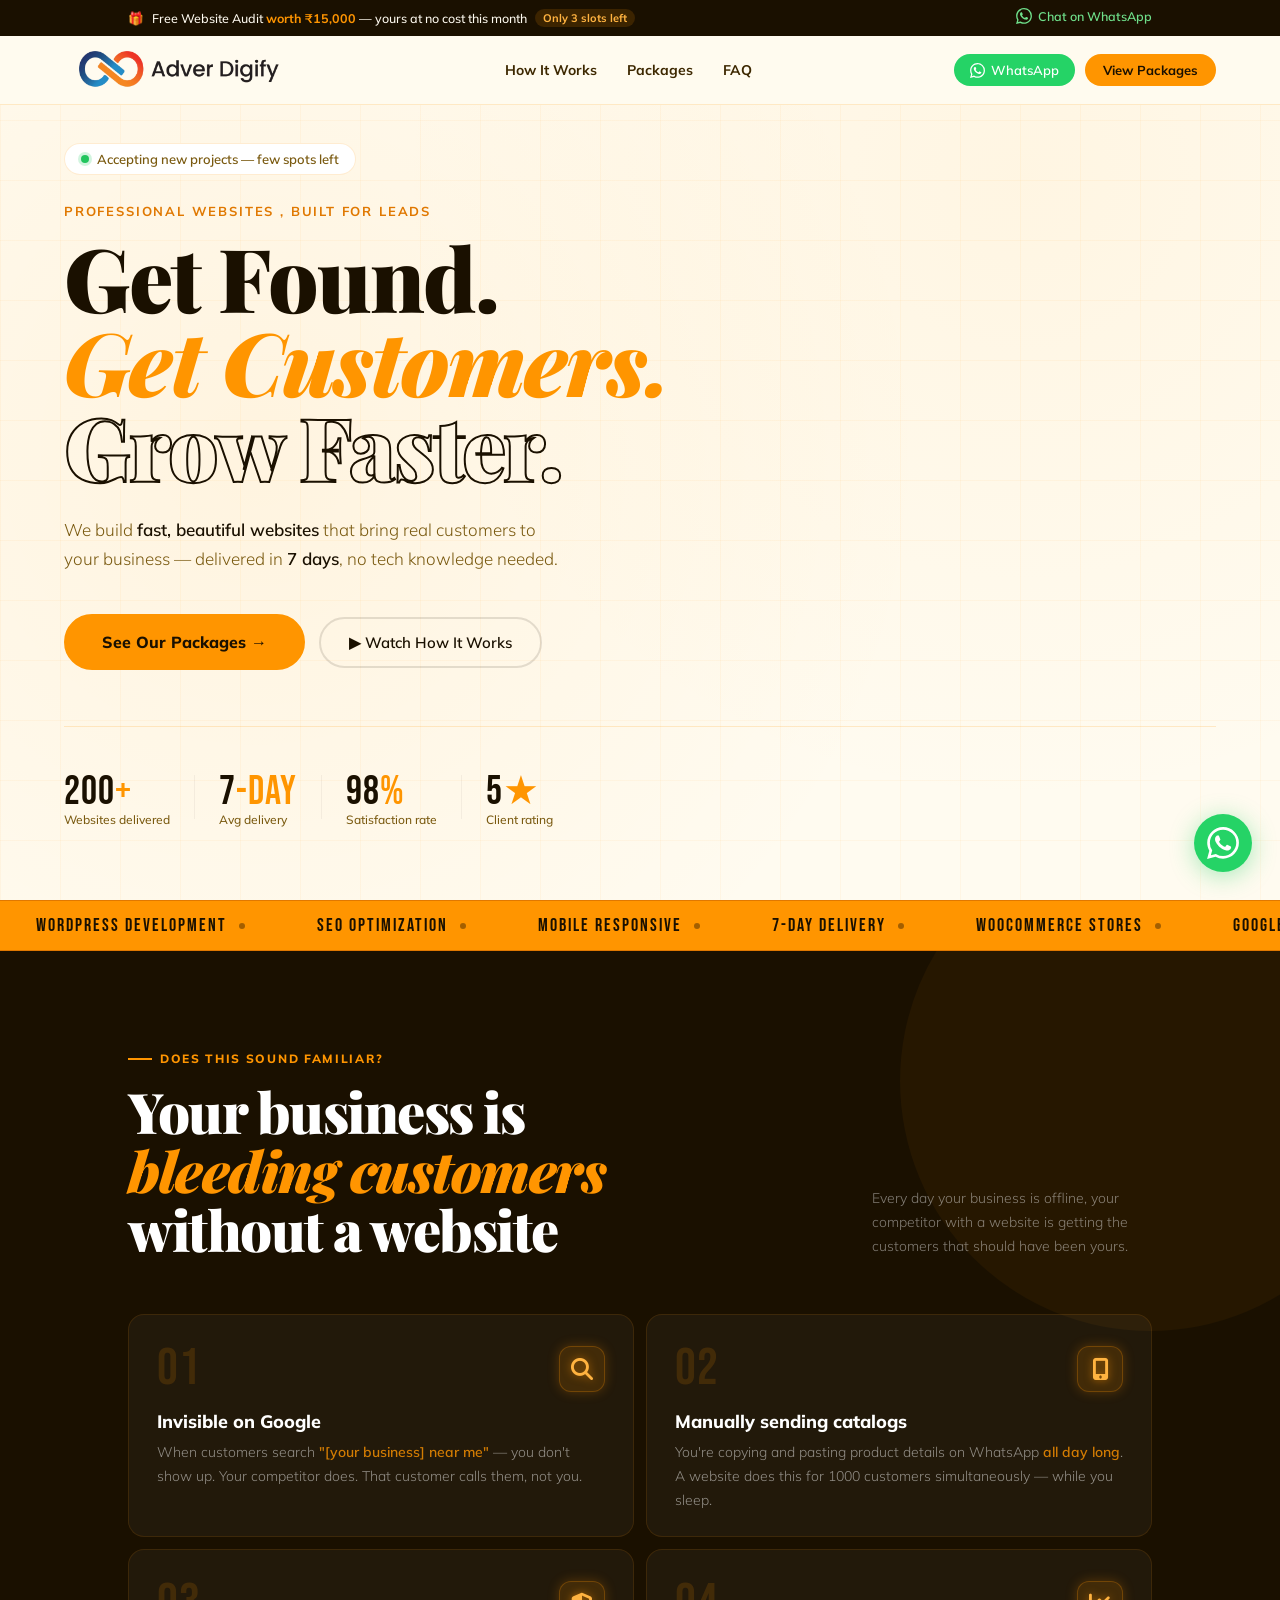
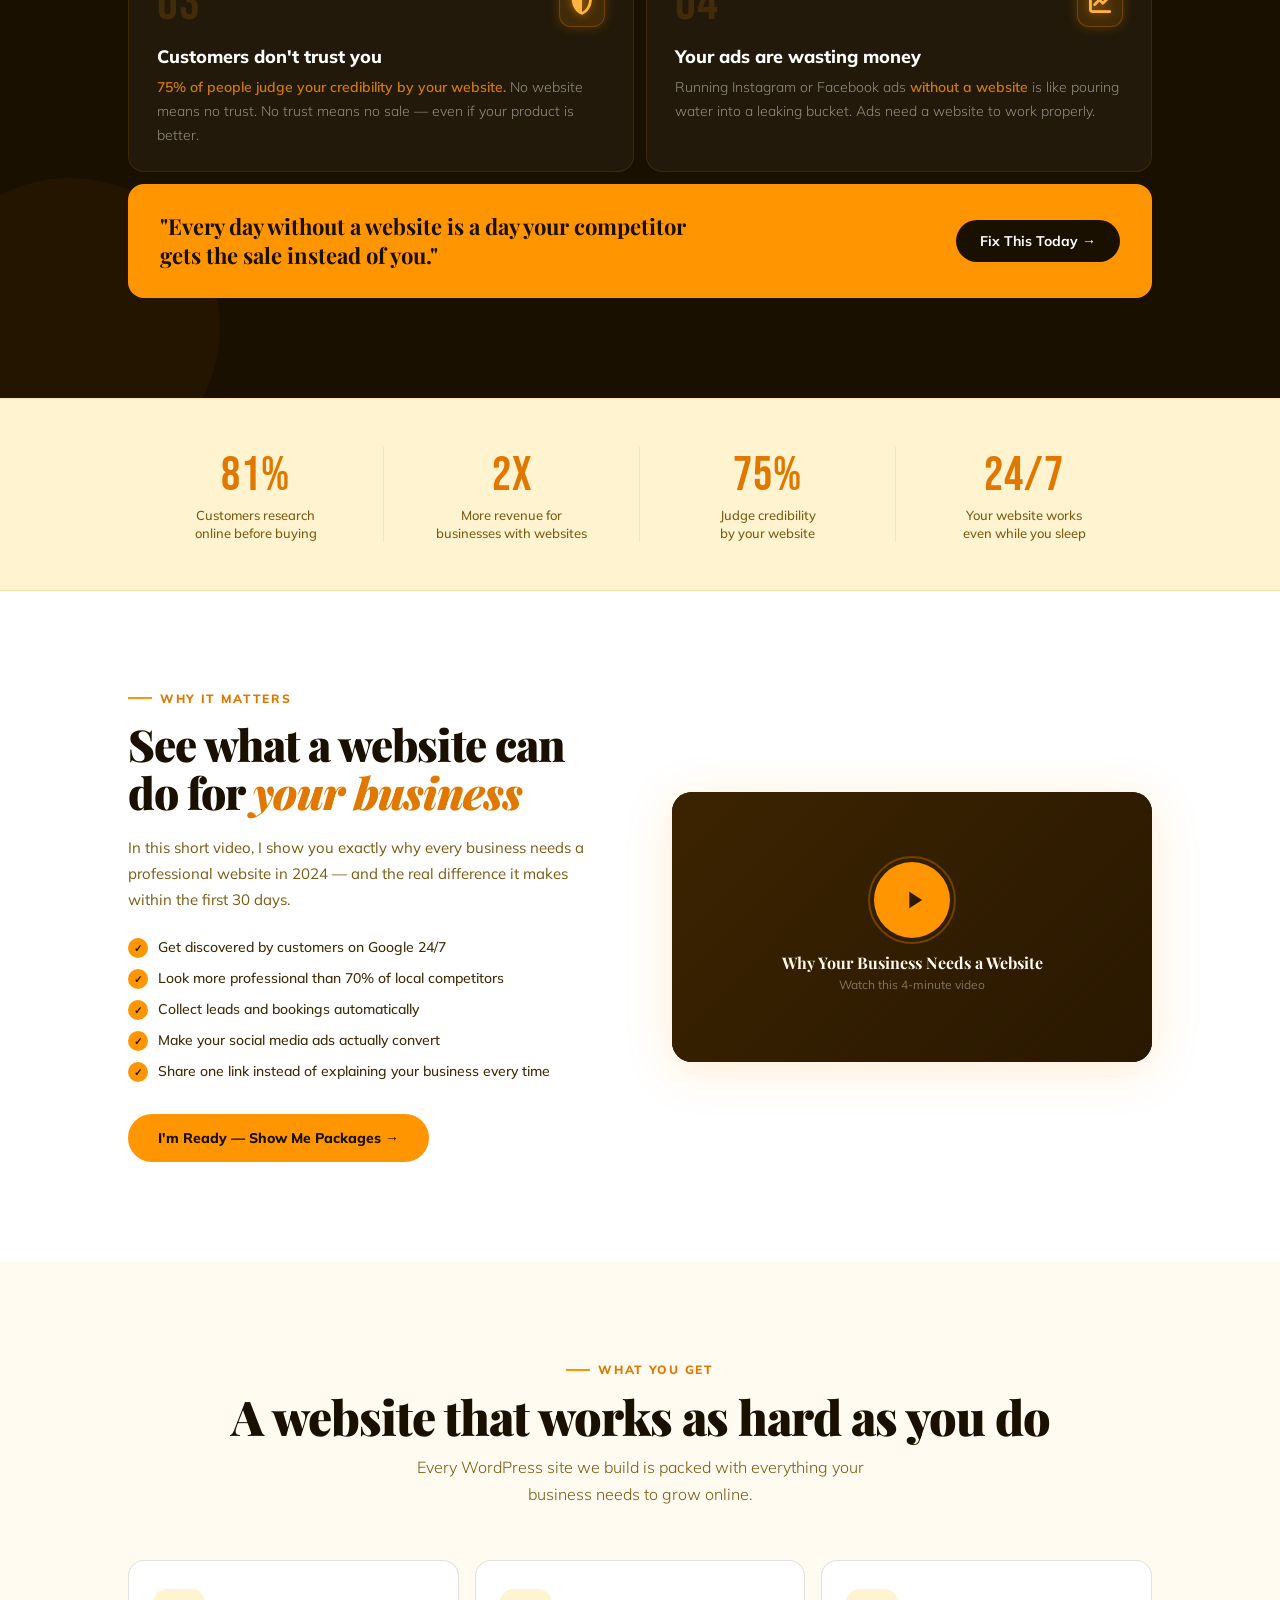
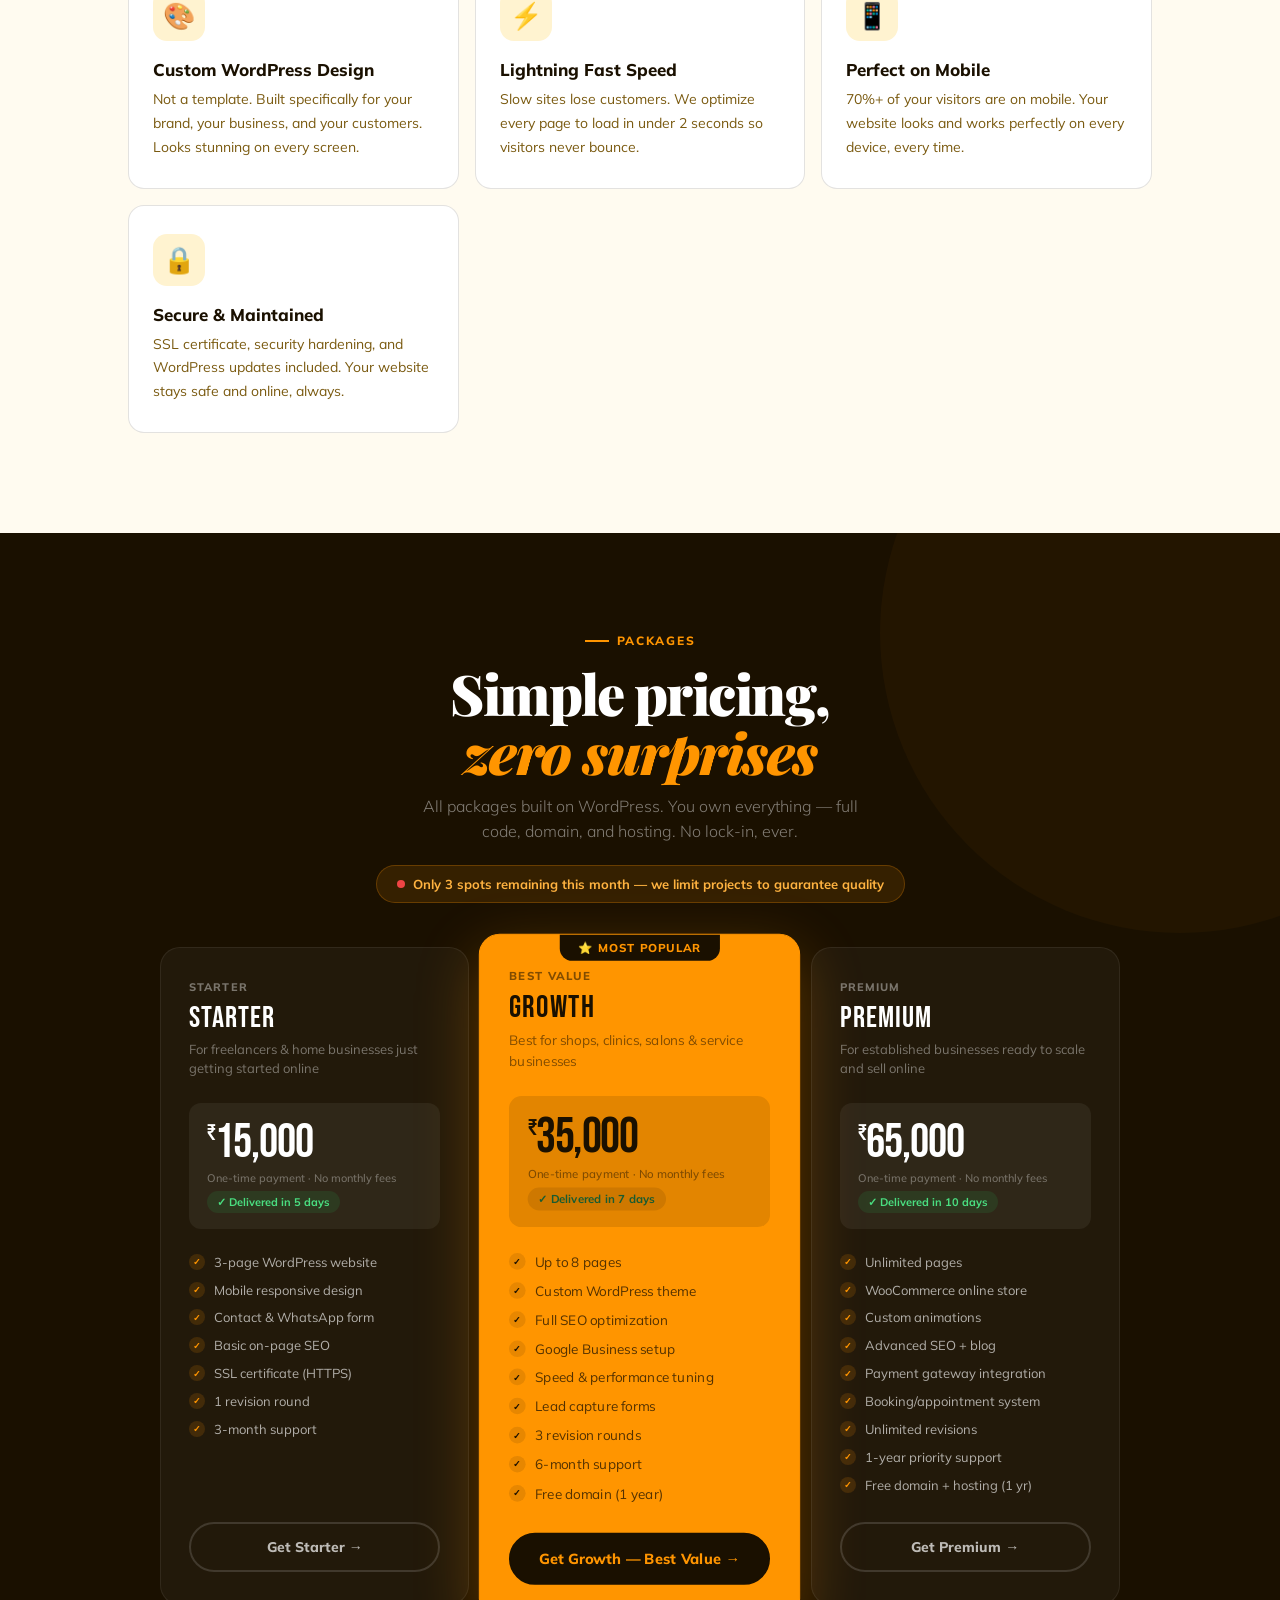
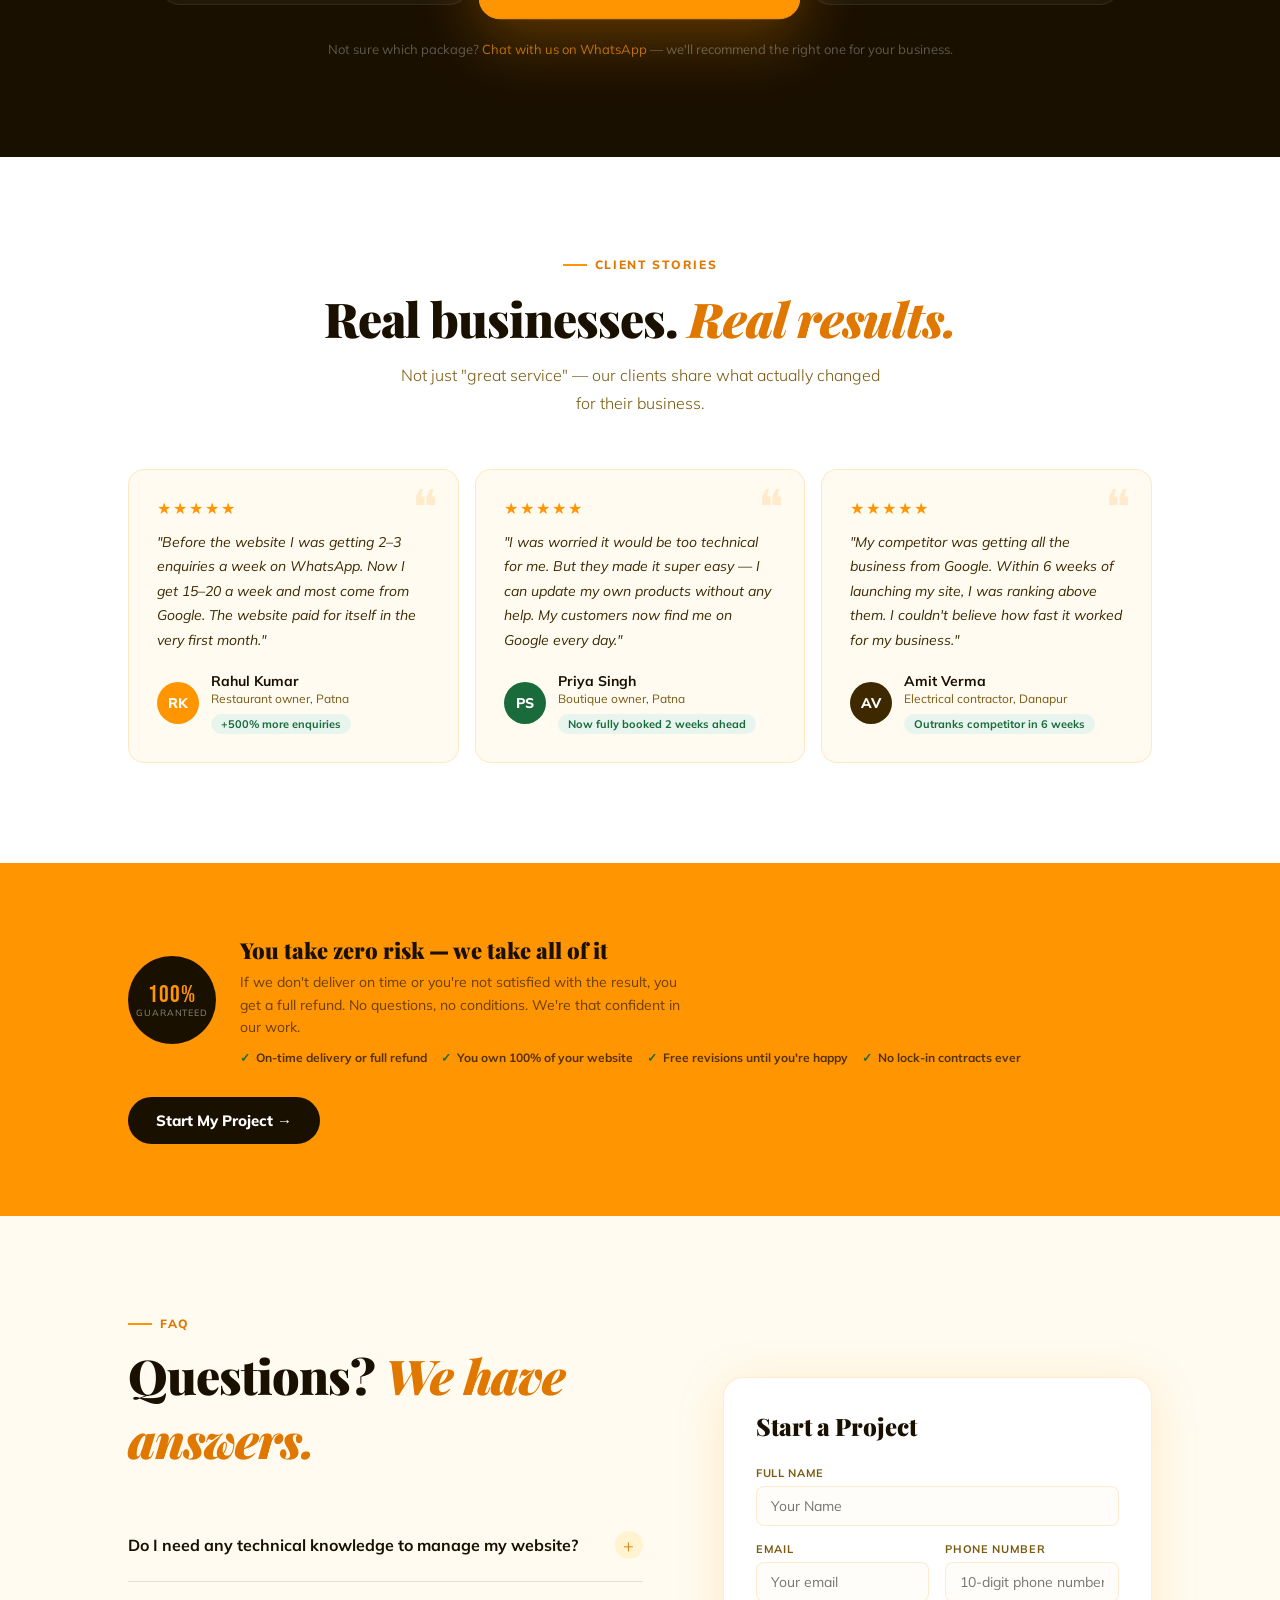
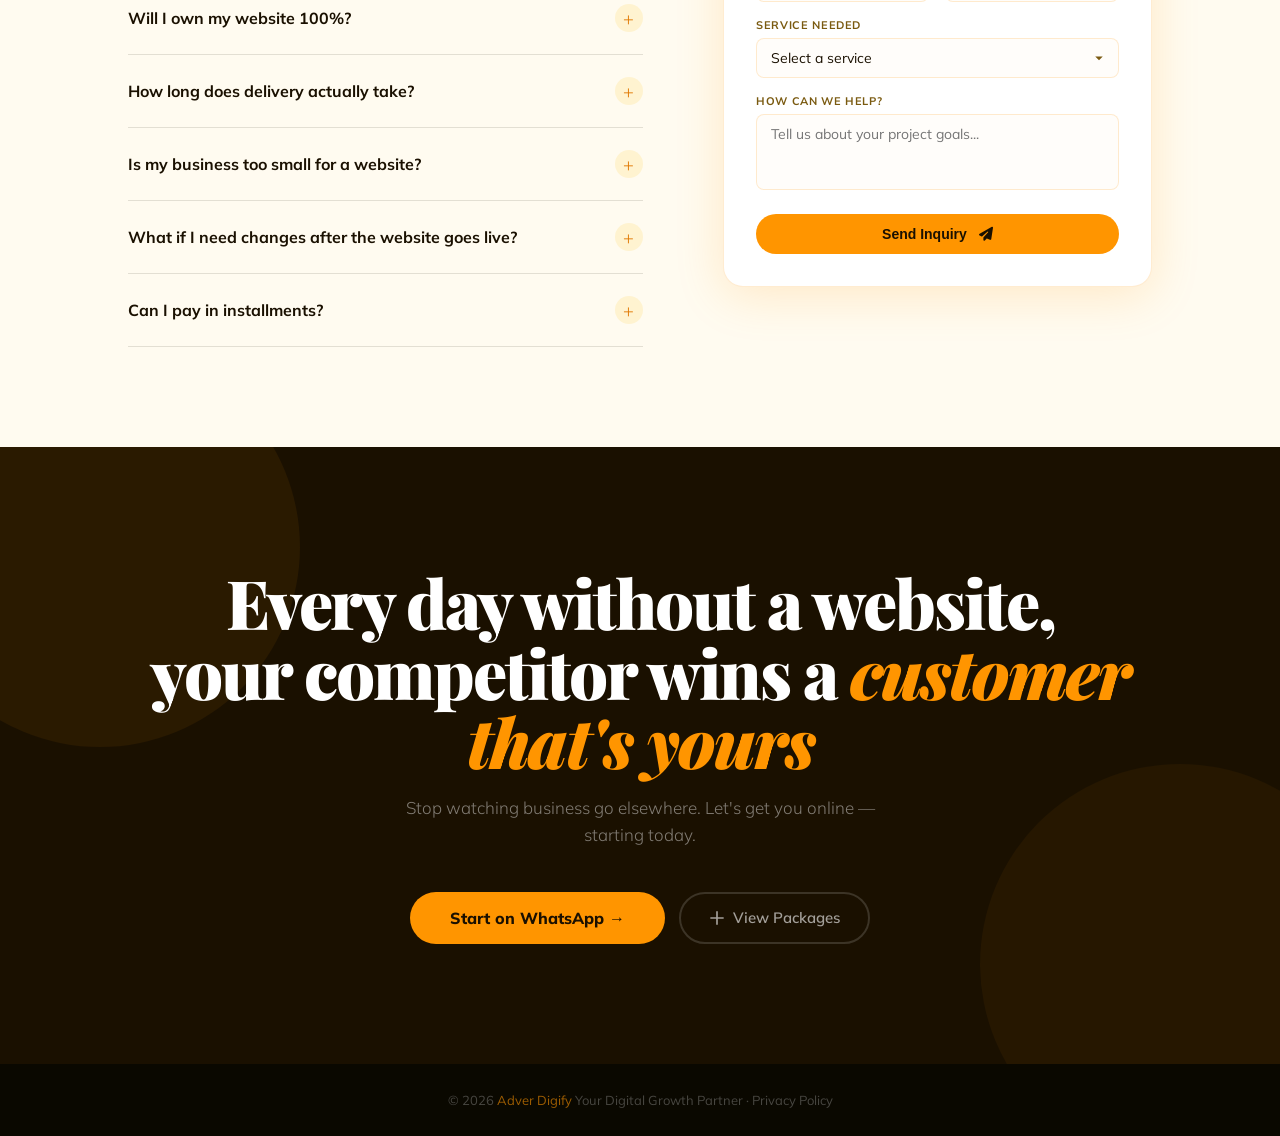
==== commit c7c2152f: "updated the admin dashboard" ====
--- a/Web_Landing/index.html
+++ b/Web_Landing/index.html
@@ -480,7 +480,7 @@
           </div>
           <div class="form-group">
             <label for="faq-phone">Phone Number</label>
-            <input type="tel" id="faq-phone" name="phone" placeholder="Your phone number" required pattern="^\+?[0-9\s\-()]{10,15}$" title="Please enter a valid phone number (10 to 15 digits).">
+            <input type="tel" id="faq-phone" name="phone" placeholder="10-digit phone number" required pattern="[0-9]{10}" maxlength="10" title="Please enter exactly 10 digits (e.g. 9876543210).">
           </div>
         </div>
         <div class="form-group">
@@ -546,7 +546,7 @@
         </div>
         <div class="form-group">
           <label for="modal-phone">Phone Number</label>
-          <input type="tel" id="modal-phone" name="phone" placeholder="Your phone number" required pattern="^\+?[0-9\s\-()]{10,15}$" title="Please enter a valid phone number (10 to 15 digits).">
+          <input type="tel" id="modal-phone" name="phone" placeholder="10-digit phone number" required pattern="[0-9]{10}" maxlength="10" title="Please enter exactly 10 digits (e.g. 9876543210).">
         </div>
       </div>
       <div class="form-group">
--- a/Web_Landing/assets/style.css
+++ b/Web_Landing/assets/style.css
@@ -96,7 +96,7 @@
   width: 100%;
   max-width: 1400px;
   margin: 0 auto;
-  padding: 0 10%; /* Matches .hero-container */
+  padding: 0 5%; /* Matches .hero-container */
   display: flex;
   align-items: center;
   justify-content: space-between;
@@ -163,7 +163,7 @@
 /* HERO */
 .hero{
   min-height:100vh;
-  padding:170px 0 80px;
+  padding:130px 0 60px;
   display:flex;flex-direction:column;justify-content:center;
   position:relative;overflow:hidden;
 }
@@ -171,7 +171,7 @@
   width: 100%;
   max-width: 1400px;
   margin: 0 auto;
-  padding: 0 10%; /* Doubled from 5% */
+  padding: 0 5%;
   position: relative;
   display: flex;
   flex-direction: column;
